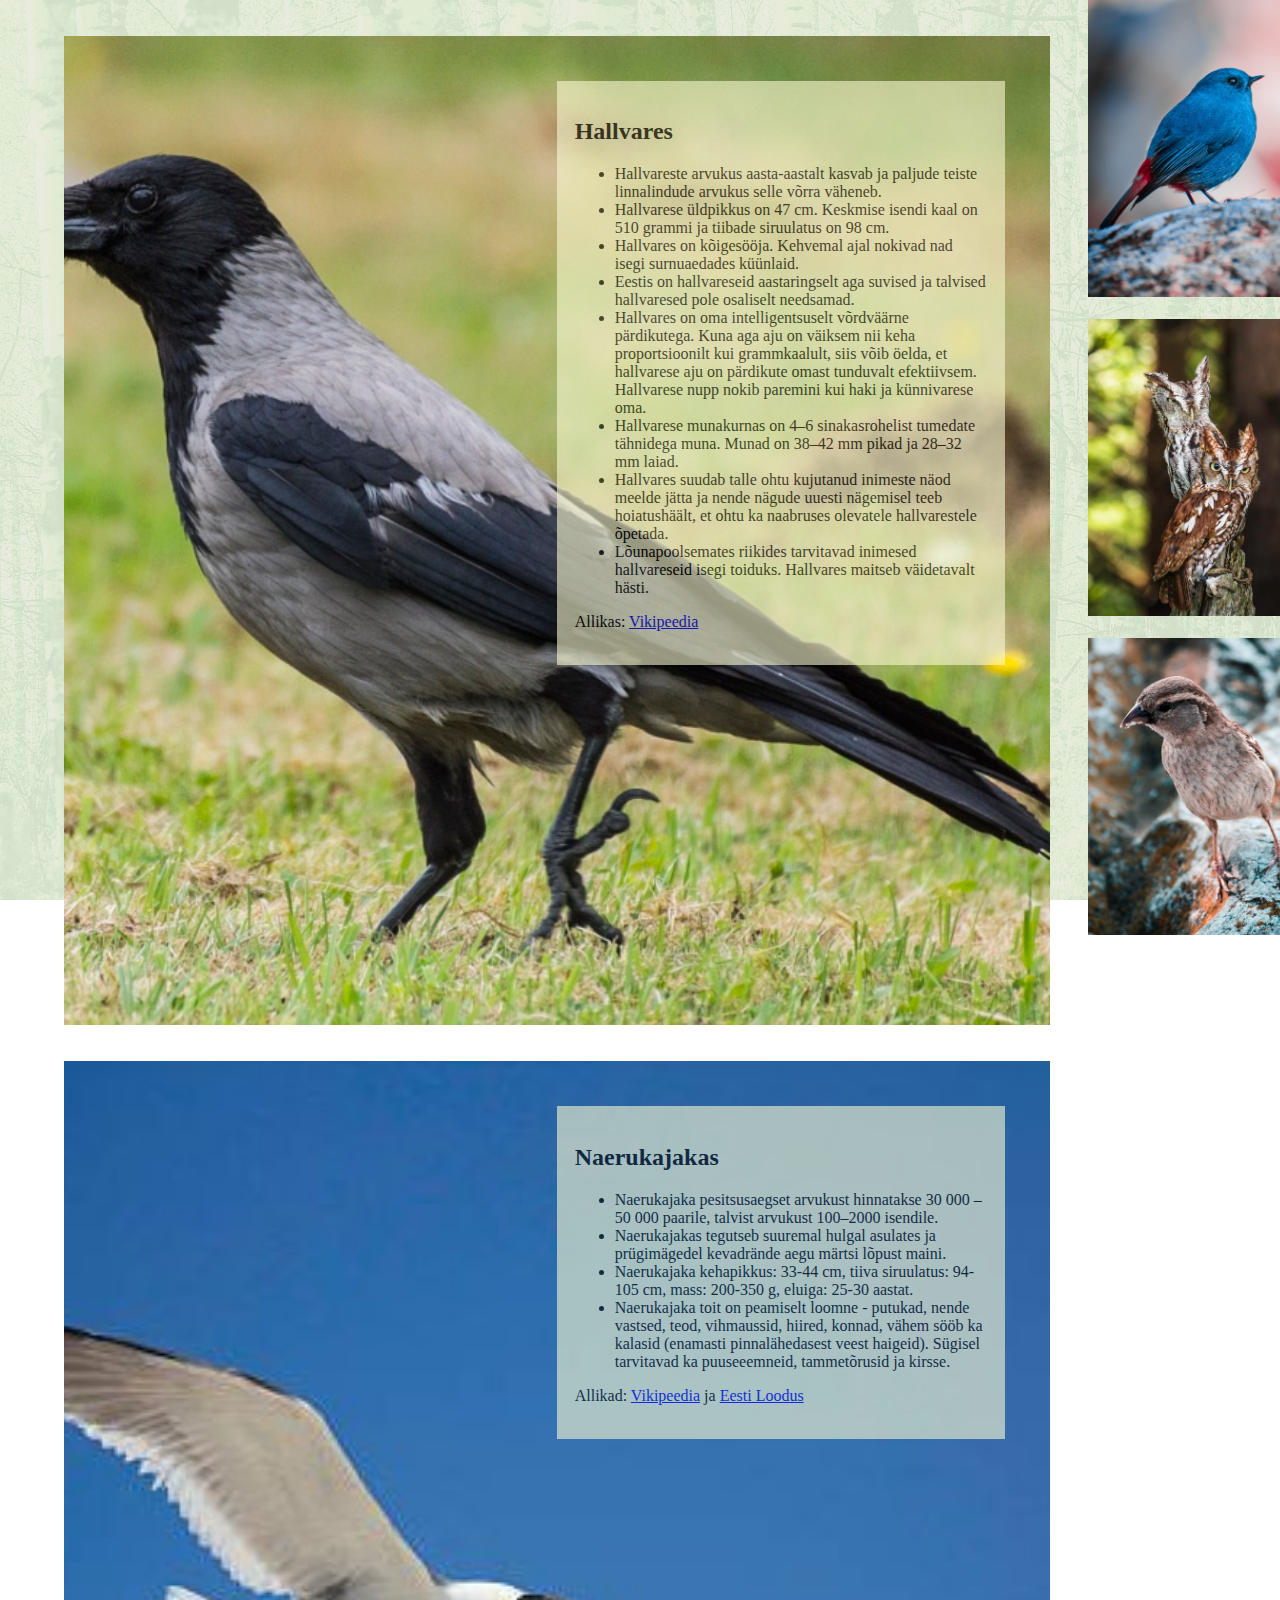
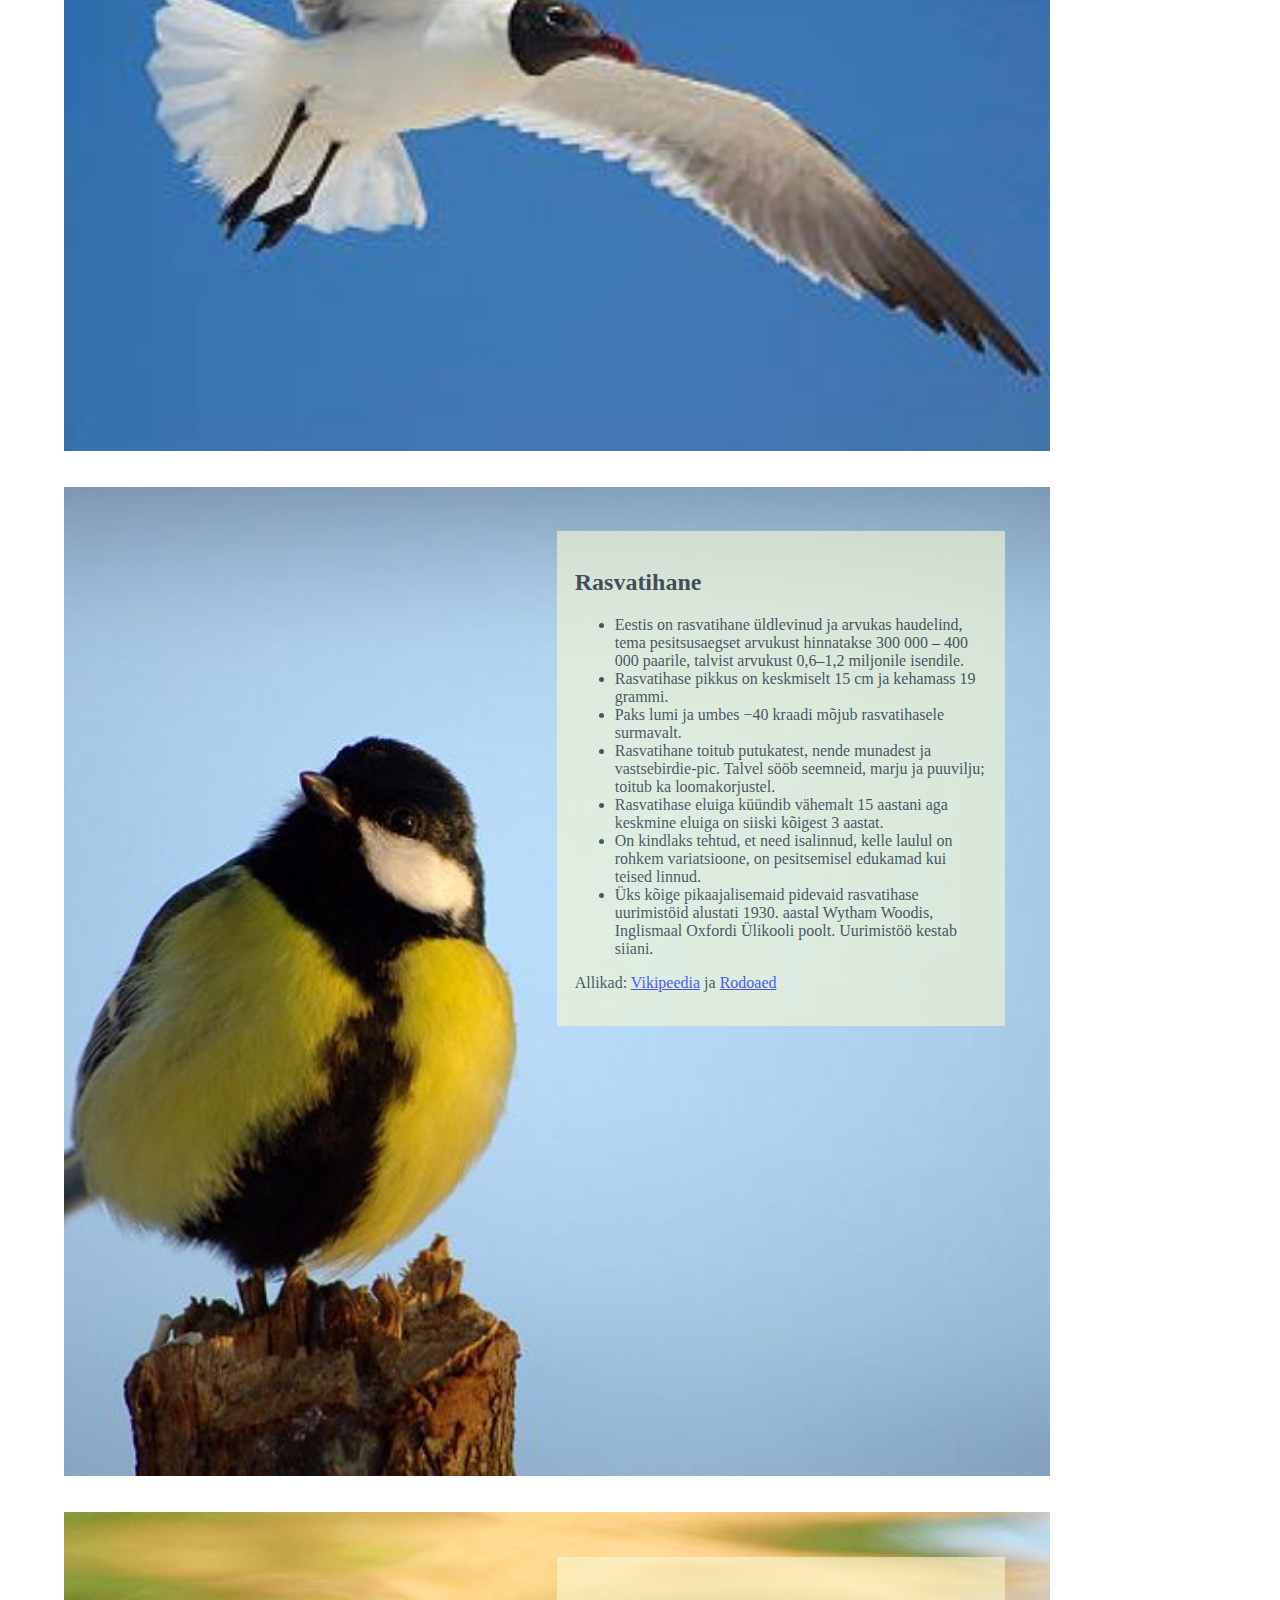
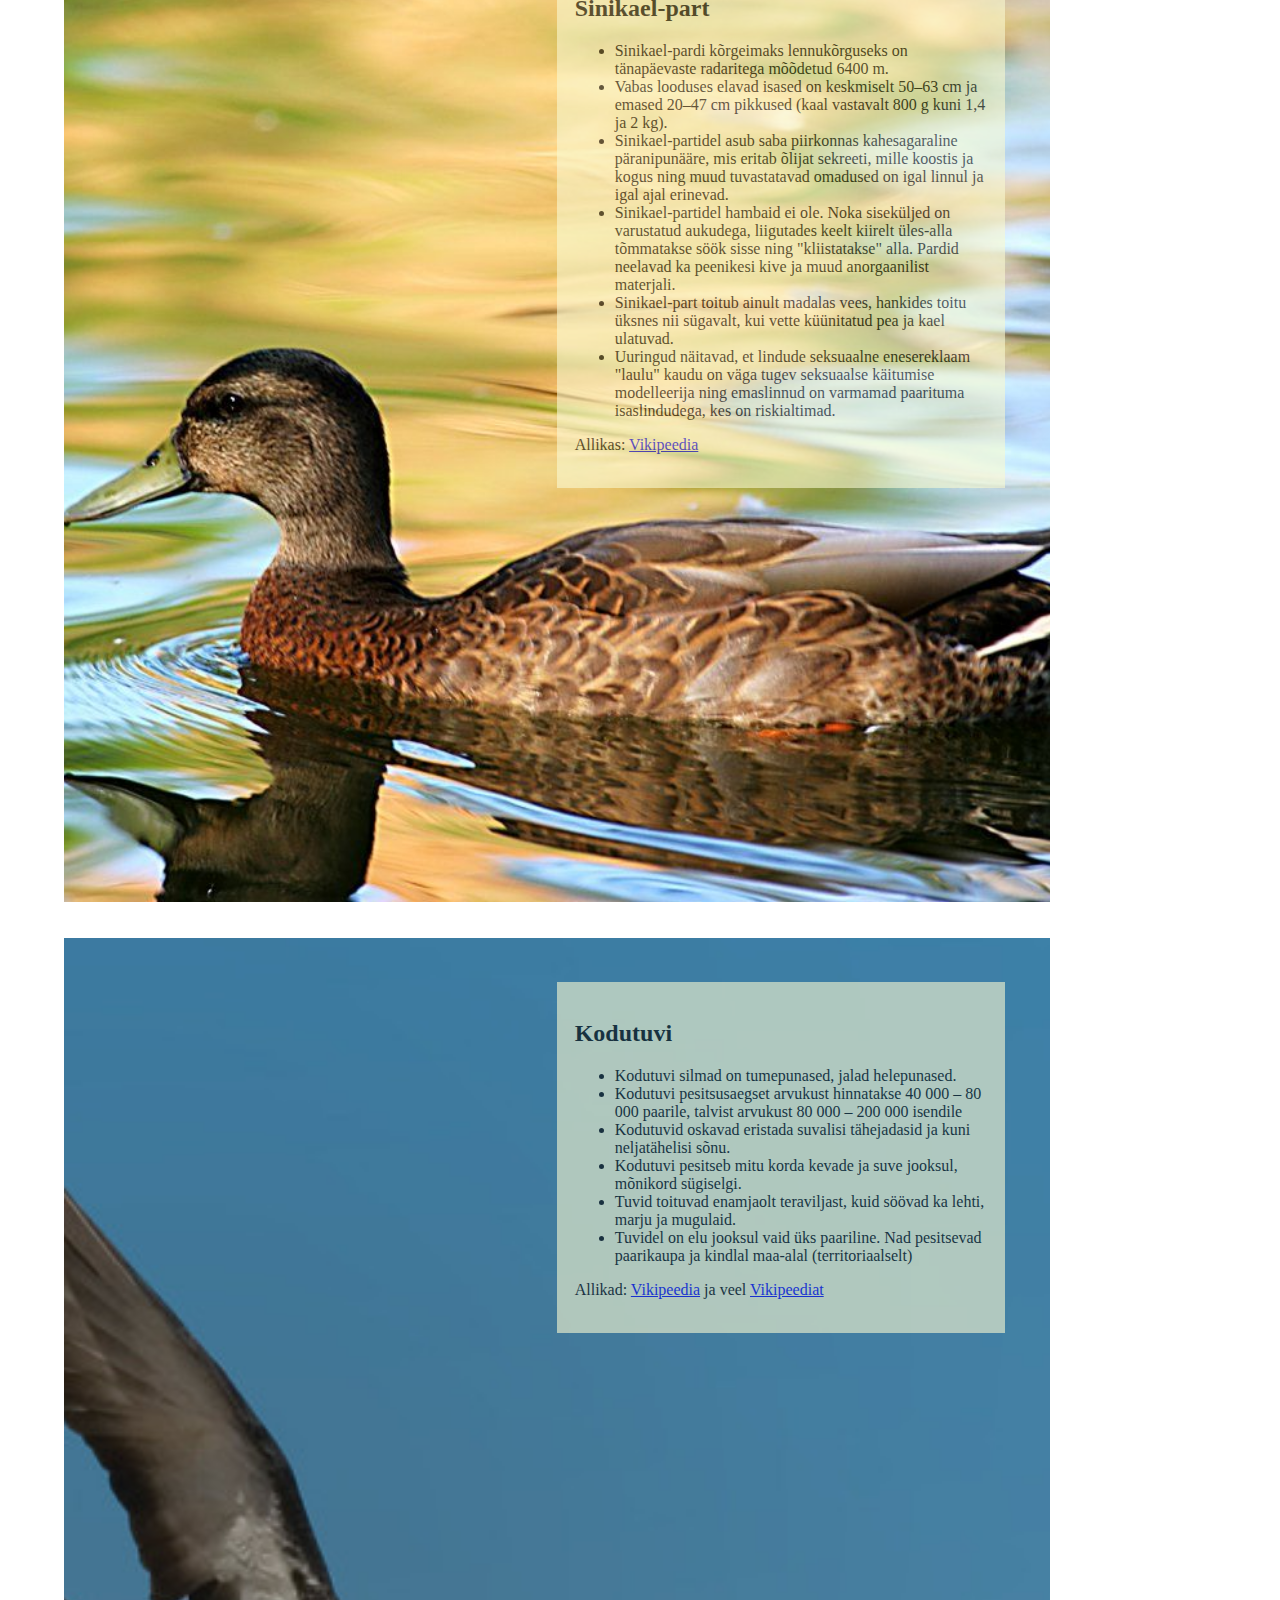
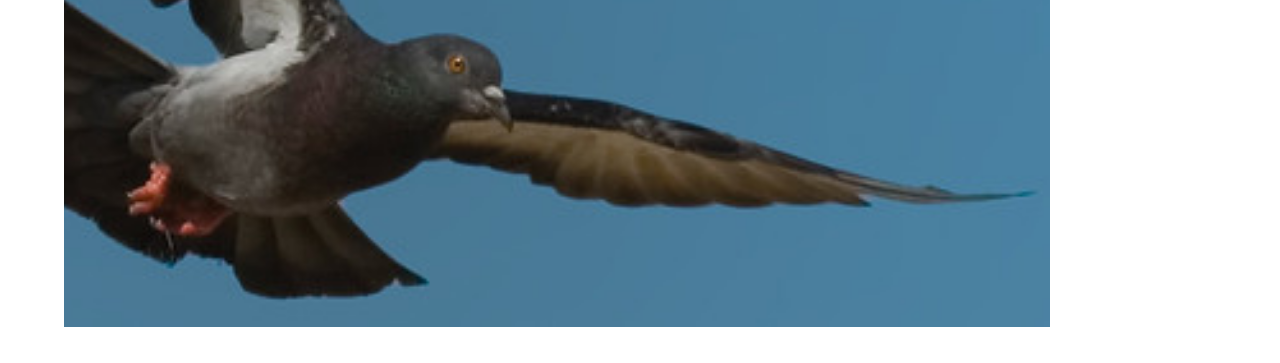
==== views/info.html @ 790c1c24 "Made info and main pages prettier." ====
<!DOCTYPE html>
<html>
<head>
    <meta charset="UTF-8">
    <link rel="stylesheet" href="../assets/styles/main.css">
    <link rel="stylesheet" href="../assets/styles/menu.css">
    <link rel="stylesheet" href="../assets/styles/info.css">
    <script src="../assets/scripts/main.js"></script>
    <script src="../assets/scripts/jquery.js"></script> 
    <title>Linnu leht</title>
    <script>
        $(document).ready(function(){ 
            $.get("menu.html", function(data) {
                $("#menu").html(data);
            });
        }); 
    </script>
    
</head>    

<body>   
    <div class="infoContainer">
        <div class="birdie-pic" id="info1">
            <div class="text-background">
            <h2>Hallvares</h2>
            <p>
            <ul>
                <li>Hallvareste arvukus aasta-aastalt kasvab ja paljude teiste linnalindude arvukus selle võrra väheneb.</li>
                <li>Hallvarese üldpikkus on 47 cm. Keskmise isendi kaal on 510 grammi ja tiibade siruulatus on 98 cm. </li>
                <li>Hallvares on kõigesööja. Kehvemal ajal nokivad nad isegi surnuaedades küünlaid. </li>
                <li>Eestis on hallvareseid aastaringselt aga suvised ja talvised hallvaresed pole osaliselt needsamad.</li>
                <li>Hallvares on oma intelligentsuselt võrdväärne pärdikutega. Kuna aga aju on väiksem nii keha proportsioonilt kui grammkaalult, siis võib öelda, et hallvarese aju on pärdikute omast tunduvalt efektiivsem. Hallvarese nupp nokib paremini kui haki ja künnivarese oma. </li>
                <li>Hallvarese munakurnas on 4–6 sinakasrohelist tumedate tähnidega muna. Munad on 38–42 mm pikad ja 28–32 mm laiad. </li>
                <li>Hallvares suudab talle ohtu kujutanud inimeste näod meelde jätta ja nende nägude uuesti nägemisel teeb hoiatushäält, et ohtu ka naabruses olevatele hallvarestele õpetada.</li>
                <li>Lõunapoolsemates riikides tarvitavad inimesed hallvareseid isegi toiduks. Hallvares maitseb väidetavalt hästi. </li>
            </ul>    
                Allikas: <a href="https://et.wikipedia.org/wiki/Hallvares" target="_blank">Vikipeedia</a>
                </p>
            </div>
        </div>
        <div class="birdie-pic" id="info2">
            <div class="text-background">
            <h2>Naerukajakas</h2>
                <p>
                <ul>
                    <li>Naerukajaka pesitsusaegset arvukust hinnatakse 30 000 – 50 000 paarile, talvist arvukust 100–2000 isendile.</li>
                    <li>Naerukajakas tegutseb suuremal hulgal asulates ja prügimägedel kevadrände aegu märtsi lõpust maini.</li>
                    <li>Naerukajaka kehapikkus: 33-44 cm, tiiva siruulatus: 94-105 cm, mass: 200-350 g, eluiga: 25-30 aastat.</li>
                    <li>Naerukajaka toit on peamiselt loomne - putukad, nende vastsed, teod, vihmaussid, hiired, konnad, vähem sööb ka kalasid (enamasti pinnalähedasest veest haigeid). Sügisel tarvitavad ka puuseeemneid, tammetõrusid ja kirsse.</li>
                </ul>
                
                Allikad: <a href="https://et.wikipedia.org/wiki/Naerukajakas" target="-blank">Vikipeedia</a>
                ja <a href="http://vana.loodusajakiri.ee/eesti_loodus/index.php?artikkel=940" target="_blank">Eesti Loodus</a>
            </p>
                </div>
            </div>
        <div class="birdie-pic" id="info3">
            <div class="text-background">
            <h2>Rasvatihane</h2>
                <p>
                <ul>
                    <li>Eestis on rasvatihane üldlevinud ja arvukas haudelind, tema pesitsusaegset arvukust hinnatakse 300 000 – 400 000 paarile, talvist arvukust 0,6–1,2 miljonile isendile. </li>
                    <li>Rasvatihase pikkus on keskmiselt 15 cm ja kehamass 19 grammi. </li>
                    <li>Paks lumi ja umbes −40 kraadi mõjub rasvatihasele surmavalt.</li>
                    <li>Rasvatihane toitub putukatest, nende munadest ja vastsebirdie-pic. Talvel sööb seemneid, marju ja puuvilju; toitub ka loomakorjustel.</li>
                    <li>Rasvatihase eluiga küündib vähemalt 15 aastani aga keskmine eluiga on siiski kõigest 3 aastat. </li>
                    <li>On kindlaks tehtud, et need isalinnud, kelle laulul on rohkem variatsioone, on pesitsemisel edukamad kui teised linnud. </li>
                    <li>Üks kõige pikaajalisemaid pidevaid rasvatihase uurimistöid alustati 1930. aastal Wytham Woodis, Inglismaal Oxfordi Ülikooli poolt. Uurimistöö kestab siiani.</li>
                </ul>
                Allikad: <a href="https://et.wikipedia.org/wiki/Rasvatihane" target="_blank">Vikipeedia</a> ja <a href="https://rodoaed.ee/rasvatihane-10-ponevat-fakti-rasvatihase-kohta/" target="_blank">Rodoaed</a>
            </p>
            </div>
            </div>
        <div class="birdie-pic" id="info4">
            <div class="text-background">
            <h2>Sinikael-part</h2>
                <p>
                <ul>
                    <li>Sinikael-pardi kõrgeimaks lennukõrguseks on tänapäevaste radaritega mõõdetud 6400 m.</li>
                    <li>Vabas looduses elavad isased on keskmiselt 50–63 cm ja emased 20–47 cm pikkused (kaal vastavalt 800 g kuni 1,4 ja 2 kg).</li>
                    <li>Sinikael-partidel asub saba piirkonnas kahesagaraline päranipunääre, mis eritab õlijat sekreeti, mille koostis ja kogus ning muud tuvastatavad omadused on igal linnul ja igal ajal erinevad.</li>                
                    <li>Sinikael-partidel hambaid ei ole. Noka siseküljed on varustatud aukudega, liigutades keelt kiirelt üles-alla tõmmatakse söök sisse ning "kliistatakse" alla. Pardid neelavad ka peenikesi kive ja muud anorgaanilist materjali.</li>
                    <li>Sinikael-part toitub ainult madalas vees, hankides toitu üksnes nii sügavalt, kui vette küünitatud pea ja kael ulatuvad.</li>
                    <li>Uuringud näitavad, et lindude seksuaalne enesereklaam "laulu" kaudu on väga tugev seksuaalse käitumise modelleerija ning emaslinnud on varmamad paarituma isaslindudega, kes on riskialtimad.</li>
                                    
                </ul>
                Allikas: <a href="https://et.wikipedia.org/wiki/Sinikael-part" target="_blank">Vikipeedia</a>
            </p>
               </div> 
            </div>
        <div class="birdie-pic" id="info5">
            <div class="text-background">
          <h2>Kodutuvi</h2>
            <p>
            <ul>
                <li>Kodutuvi silmad on tumepunased, jalad helepunased.</li>
                <li>Kodutuvi pesitsusaegset arvukust hinnatakse 40 000 – 80 000 paarile, talvist arvukust 80 000 – 200 000 isendile</li>
                <li>Kodutuvid oskavad eristada suvalisi tähejadasid ja kuni neljatähelisi sõnu.</li>
                <li>Kodutuvi pesitseb mitu korda kevade ja suve jooksul, mõnikord sügiselgi.</li>
                <li>Tuvid toituvad enamjaolt teraviljast, kuid söövad ka lehti, marju ja mugulaid.</li>
                <li>Tuvidel on elu jooksul vaid üks paariline. Nad pesitsevad paarikaupa ja kindlal maa-alal (territoriaalselt)</li>
            </ul>
            
            Allikad: <a href="https://et.wikipedia.org/wiki/Kodutuvi" target="_blank">Vikipeedia</a>
            ja veel <a href="https://et.wikipedia.org/wiki/Tuvilased" target="_blank">Vikipeediat</a>
        </p>
        </div>
        </div>
    </div>

    <div id="menu"></div>
</body>

</html>
---- assets/styles/main.css ----
html, body {
    height: 100%;
}

body {
    margin: 0;
    padding: 0;
    display: flex;
    background-image: url("../images/taust3.jpg");
    background-attachment:fixed;
    -ms-overflow-style: none;
    scrollbar-width: none;
}
body::-webkit-scrollbar {
    display: none;
}

background img {
    position: absolute; 
    top: 0; 
    left: 0; 
    right: 0; 
    bottom: 0; 
    margin: auto; 
    min-width: 50%;
    min-height: 50%;
  }
 
.mainPic {
    width: 100%;
    height: auto;
}

.contentArea {
    position: absolute;
    background-color:lightgoldenrodyellow;
    opacity:0.99;
    width:77%;
    height: 100vh;
    max-height: 100vh;
    margin:3% 5% 25% 5%;
    
}

.textArea {
    padding: 5%;
}
---- assets/styles/menu.css ----
.menuContainer {
    position: fixed;
    right: 0;
    left: 85%;
    z-index: 50;
    display: flex;
    justify-content: space-around;
    flex-direction: column;
    height: 100vh;
    float: right;
    perspective: 1000px;
}
.menuElement {
    position: relative;
}
.menuImage {
    opacity: 1;
    transition: opacity 0.5s;
    width: auto;
    height: 100%;
    max-height: 33vh;
}
.menuElement:hover .menuImage {
    opacity: 0.3;
}
.menuElement:hover .menuText {
    display: block;
}
.menuText {
    position: absolute;
    bottom: 40%;
    right: 40%;
    color: black;
    opacity: 1;
    font-size: xx-large;
    font-family: monospace;
    font-weight: bold;
    display: none;
}
---- assets/styles/info.css ----
.birdie-pic {
    height: 100vh;
    width: 100%;
    max-height: 100vh;
}

.wallImage {
    margin: 0;
    padding: 0;
    width: 100%;
    height: 100%;
}

.infoContainer {
    position: absolute;
    opacity: 1;
    width:70%;
    margin:0% 15% 25% 5%;
}

#info1 {
    background: url("../images/hallvares_info.jpg") no-repeat center center scroll;
    -webkit-background-size: cover;
    -moz-background-size: cover;
    -o-background-size: cover;
    background-size: cover;
    padding: 5%;
    margin-top: 4%;
    margin-bottom: 4%;
    }

#info2 {
    background: url("../images/naerukajakas_info.jpg") no-repeat center center scroll/*fixed*/;
    -webkit-background-size: cover;
    -moz-background-size: cover;
    -o-background-size: cover;
    background-size: cover;
    padding: 5%;
    margin-bottom: 4%;
}

#info3 {
    background: url("../images/rasvatihane_info.jpg") no-repeat center center scroll;
    -webkit-background-size: cover;
    -moz-background-size: cover;
    -o-background-size: cover;
    background-size: cover;
    padding: 5%;
    margin-bottom: 4%;
}

#info4 {
    background: url("../images/sinikael-part_info.jpg") no-repeat center center scroll;
    -webkit-background-size: cover;
    -moz-background-size: cover;
    -o-background-size: cover;
    background-size: cover;
    padding: 5%;
    margin-bottom: 4%;
}


#info5 {
    background: url("../images/tuvi_info.jpg") no-repeat center center scroll;
    -webkit-background-size: cover;
    -moz-background-size: cover;
    -o-background-size: cover;
    background-size: cover;
    padding: 5%;
    margin-bottom: 4%;
}

.text-background {
    background-color: lightgoldenrodyellow;
    text-align: left;
    padding: 2%;
    margin: 0% 0% 0% 50%;
    opacity: 0.6;
}
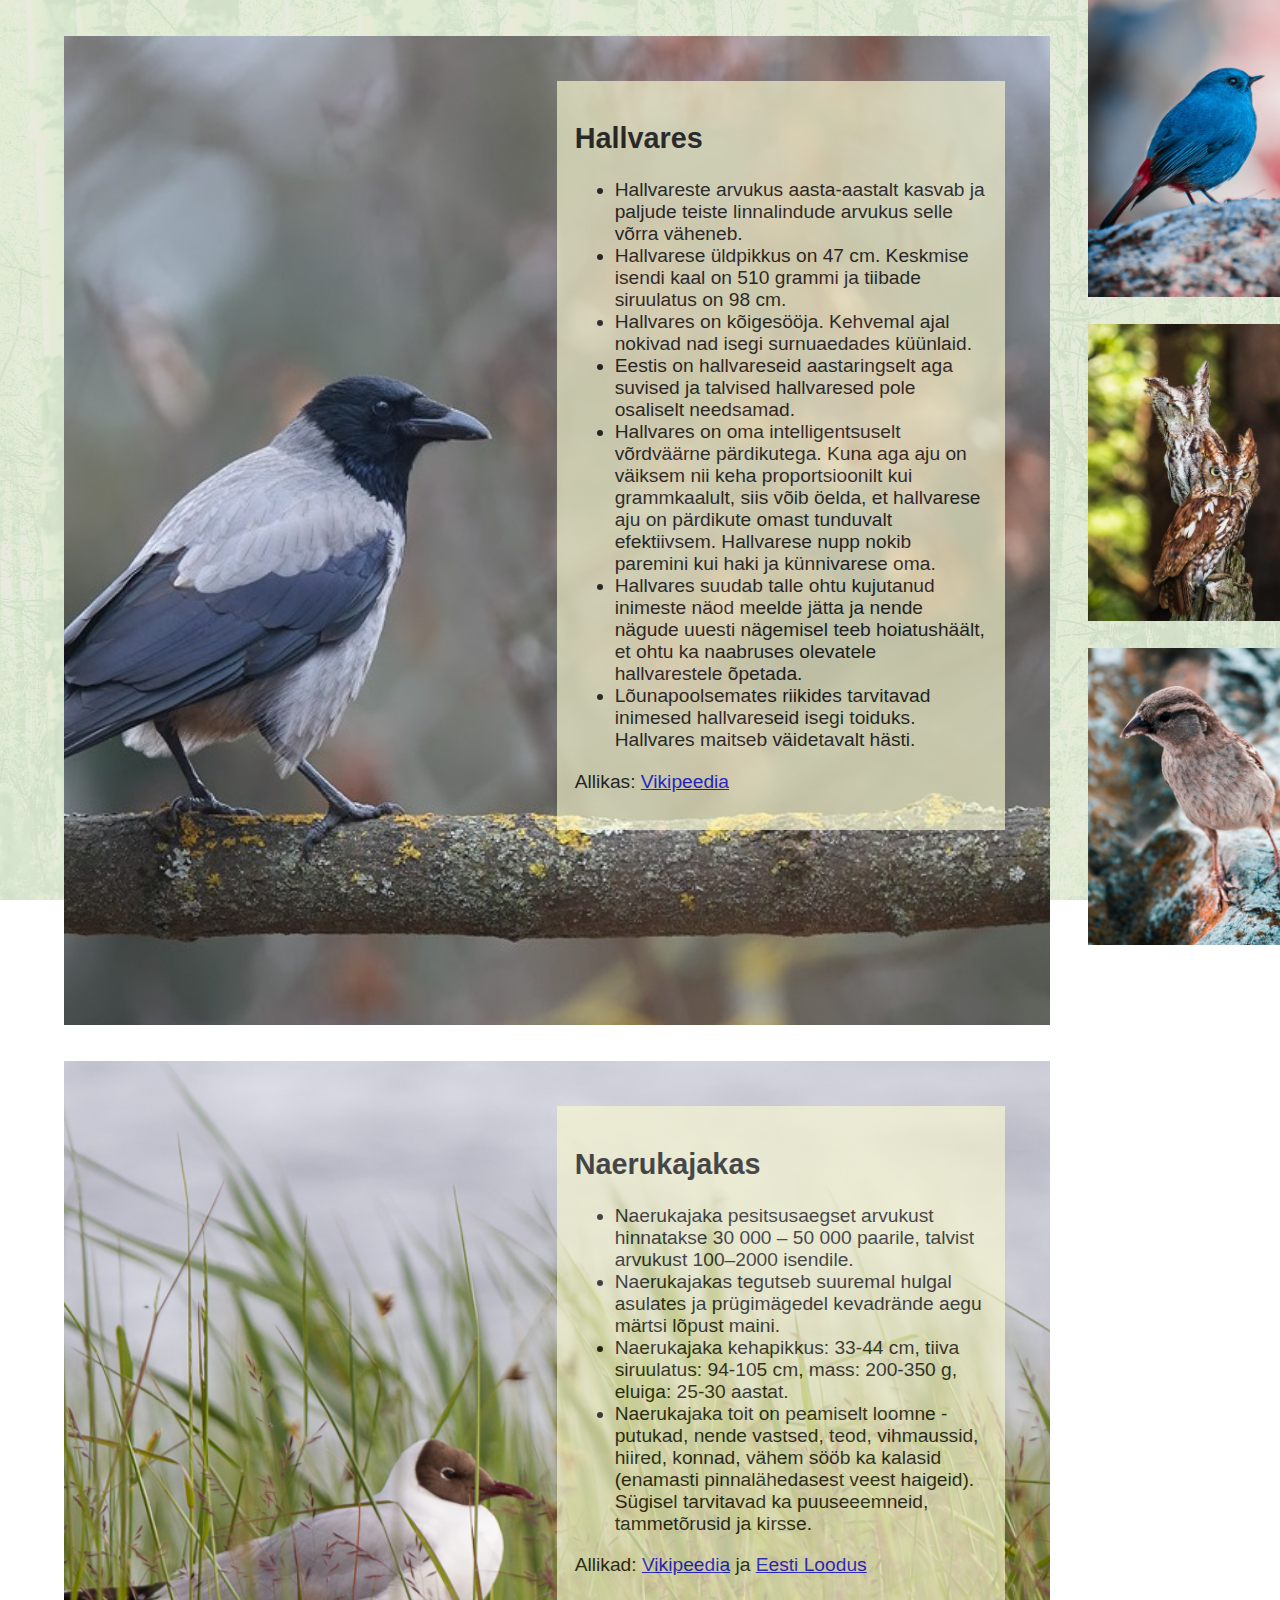
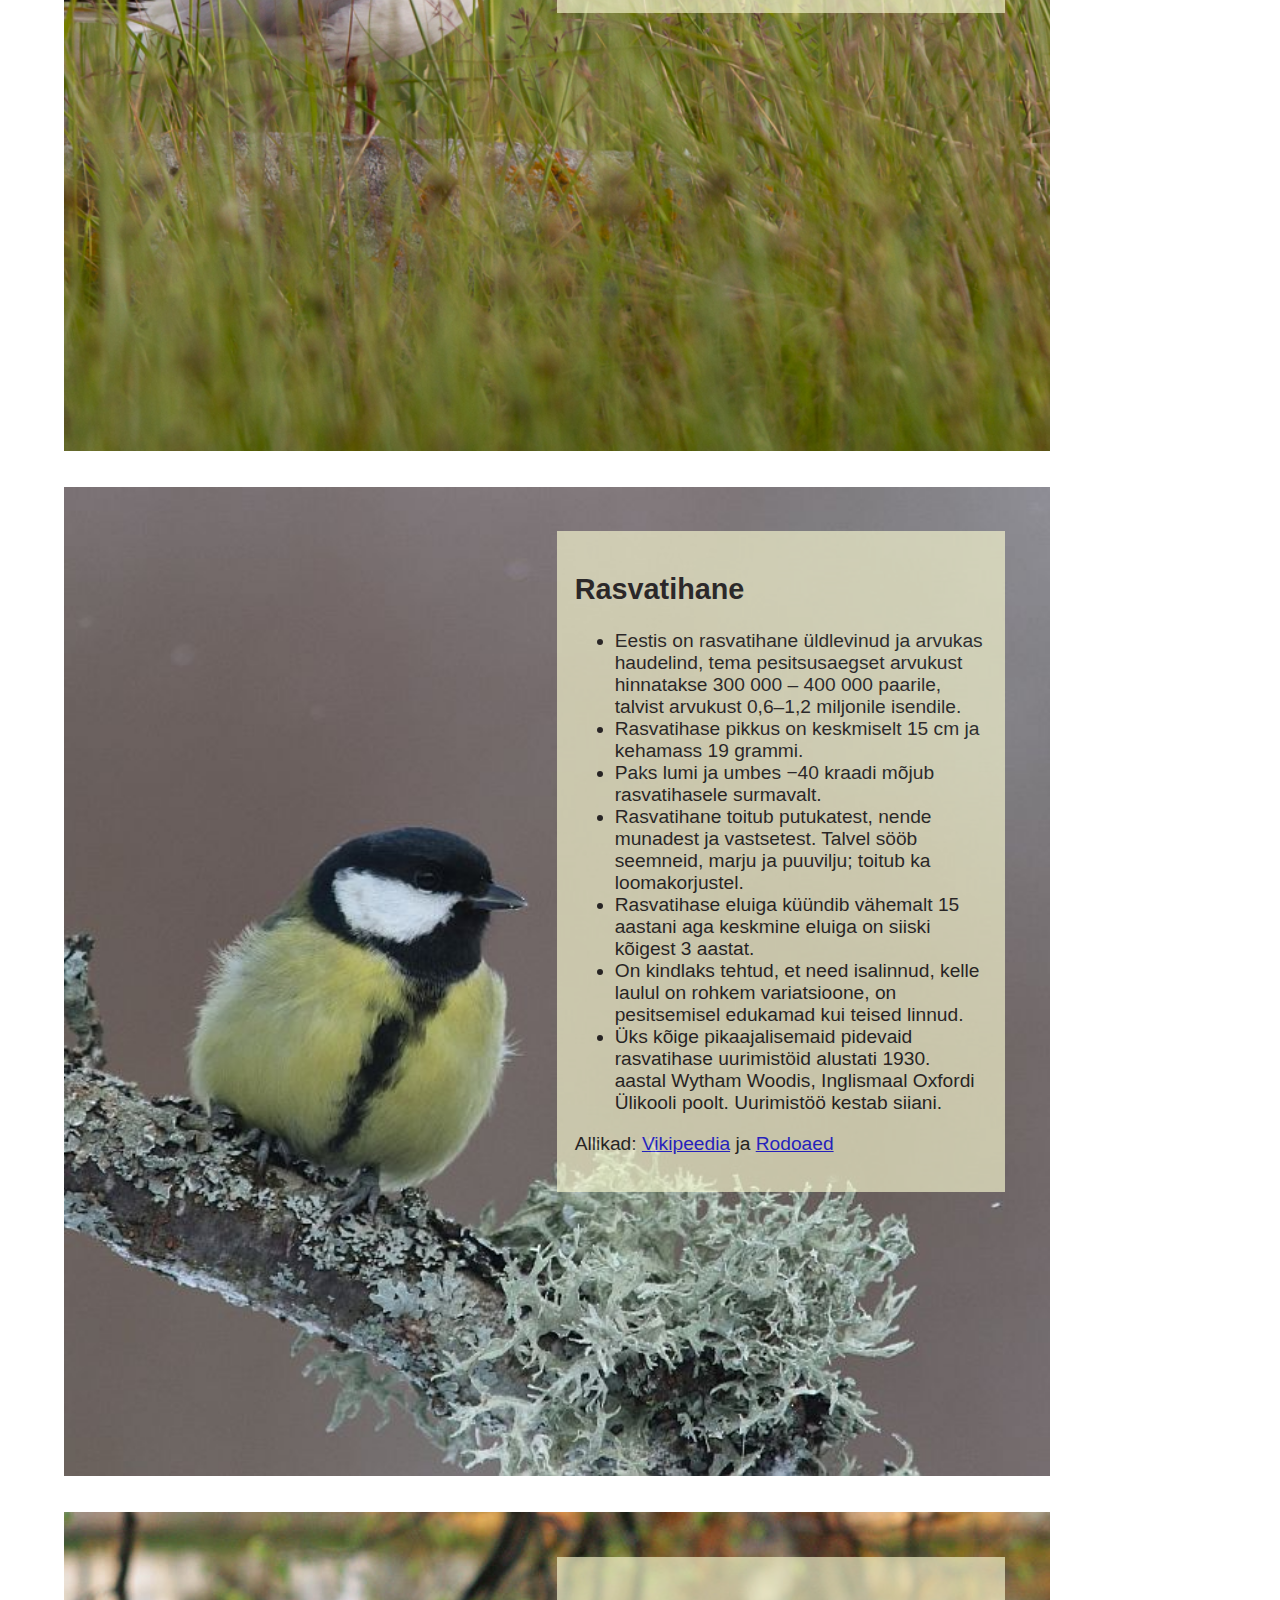
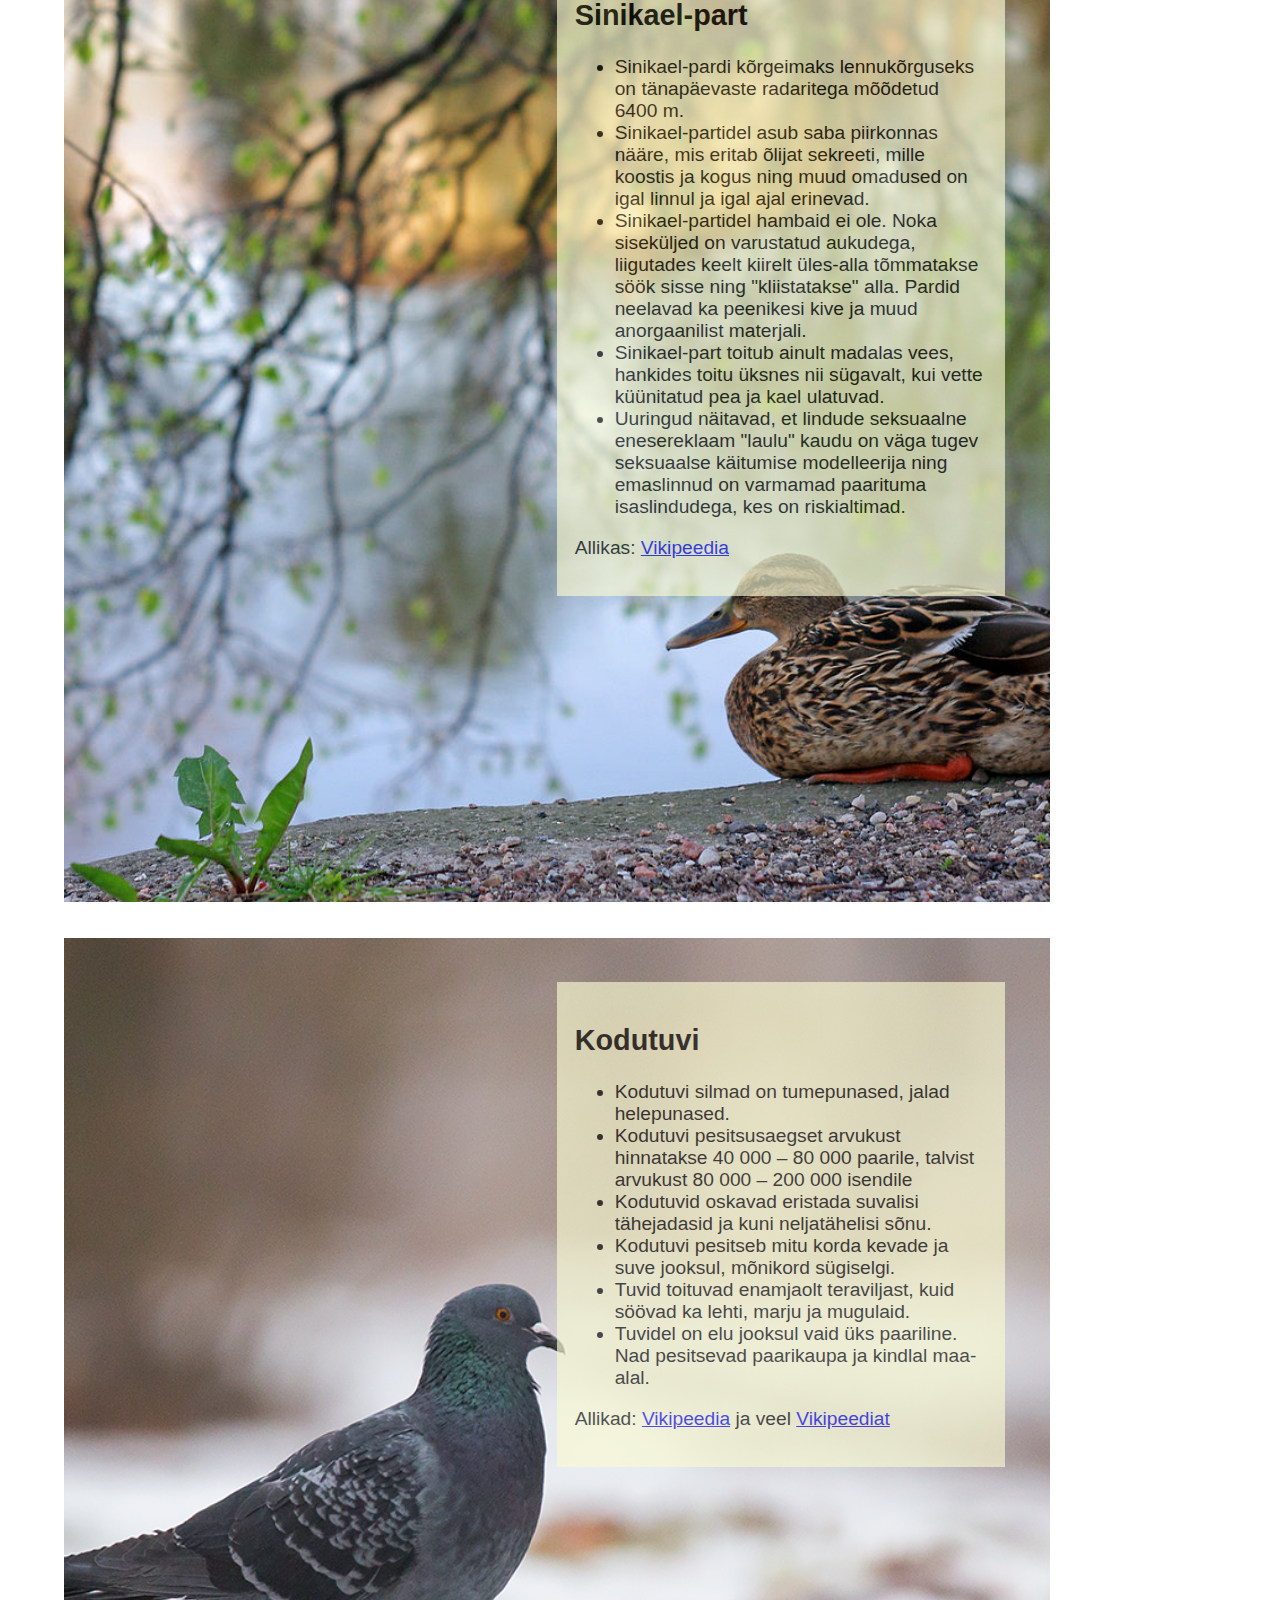
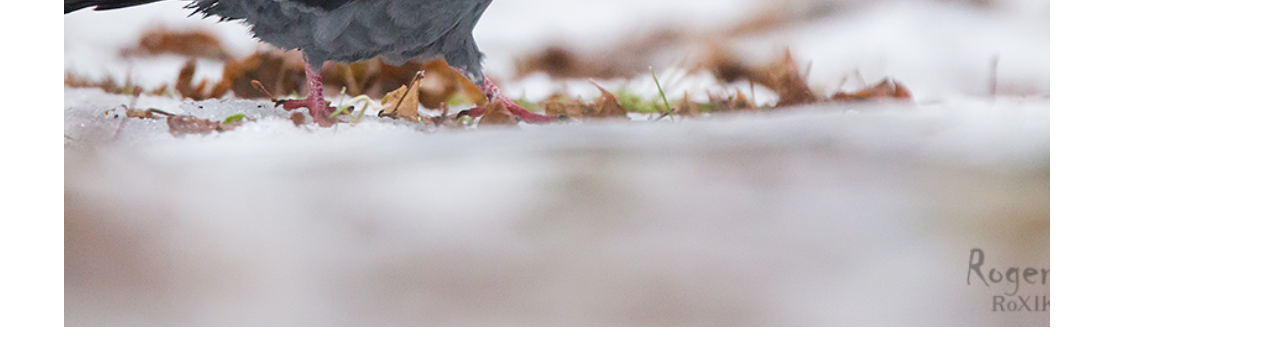
==== commit 1397a1eb: "Font-related changes." ====
--- a/views/info.html
+++ b/views/info.html
@@ -30,7 +30,6 @@
                 <li>Hallvares on kõigesööja. Kehvemal ajal nokivad nad isegi surnuaedades küünlaid. </li>
                 <li>Eestis on hallvareseid aastaringselt aga suvised ja talvised hallvaresed pole osaliselt needsamad.</li>
                 <li>Hallvares on oma intelligentsuselt võrdväärne pärdikutega. Kuna aga aju on väiksem nii keha proportsioonilt kui grammkaalult, siis võib öelda, et hallvarese aju on pärdikute omast tunduvalt efektiivsem. Hallvarese nupp nokib paremini kui haki ja künnivarese oma. </li>
-                <li>Hallvarese munakurnas on 4–6 sinakasrohelist tumedate tähnidega muna. Munad on 38–42 mm pikad ja 28–32 mm laiad. </li>
                 <li>Hallvares suudab talle ohtu kujutanud inimeste näod meelde jätta ja nende nägude uuesti nägemisel teeb hoiatushäält, et ohtu ka naabruses olevatele hallvarestele õpetada.</li>
                 <li>Lõunapoolsemates riikides tarvitavad inimesed hallvareseid isegi toiduks. Hallvares maitseb väidetavalt hästi. </li>
             </ul>    
@@ -62,7 +61,7 @@
                     <li>Eestis on rasvatihane üldlevinud ja arvukas haudelind, tema pesitsusaegset arvukust hinnatakse 300 000 – 400 000 paarile, talvist arvukust 0,6–1,2 miljonile isendile. </li>
                     <li>Rasvatihase pikkus on keskmiselt 15 cm ja kehamass 19 grammi. </li>
                     <li>Paks lumi ja umbes −40 kraadi mõjub rasvatihasele surmavalt.</li>
-                    <li>Rasvatihane toitub putukatest, nende munadest ja vastsebirdie-pic. Talvel sööb seemneid, marju ja puuvilju; toitub ka loomakorjustel.</li>
+                    <li>Rasvatihane toitub putukatest, nende munadest ja vastsetest. Talvel sööb seemneid, marju ja puuvilju; toitub ka loomakorjustel.</li>
                     <li>Rasvatihase eluiga küündib vähemalt 15 aastani aga keskmine eluiga on siiski kõigest 3 aastat. </li>
                     <li>On kindlaks tehtud, et need isalinnud, kelle laulul on rohkem variatsioone, on pesitsemisel edukamad kui teised linnud. </li>
                     <li>Üks kõige pikaajalisemaid pidevaid rasvatihase uurimistöid alustati 1930. aastal Wytham Woodis, Inglismaal Oxfordi Ülikooli poolt. Uurimistöö kestab siiani.</li>
@@ -77,8 +76,7 @@
                 <p>
                 <ul>
                     <li>Sinikael-pardi kõrgeimaks lennukõrguseks on tänapäevaste radaritega mõõdetud 6400 m.</li>
-                    <li>Vabas looduses elavad isased on keskmiselt 50–63 cm ja emased 20–47 cm pikkused (kaal vastavalt 800 g kuni 1,4 ja 2 kg).</li>
-                    <li>Sinikael-partidel asub saba piirkonnas kahesagaraline päranipunääre, mis eritab õlijat sekreeti, mille koostis ja kogus ning muud tuvastatavad omadused on igal linnul ja igal ajal erinevad.</li>                
+                    <li>Sinikael-partidel asub saba piirkonnas nääre, mis eritab õlijat sekreeti, mille koostis ja kogus ning muud omadused on igal linnul ja igal ajal erinevad.</li>                
                     <li>Sinikael-partidel hambaid ei ole. Noka siseküljed on varustatud aukudega, liigutades keelt kiirelt üles-alla tõmmatakse söök sisse ning "kliistatakse" alla. Pardid neelavad ka peenikesi kive ja muud anorgaanilist materjali.</li>
                     <li>Sinikael-part toitub ainult madalas vees, hankides toitu üksnes nii sügavalt, kui vette küünitatud pea ja kael ulatuvad.</li>
                     <li>Uuringud näitavad, et lindude seksuaalne enesereklaam "laulu" kaudu on väga tugev seksuaalse käitumise modelleerija ning emaslinnud on varmamad paarituma isaslindudega, kes on riskialtimad.</li>
@@ -98,7 +96,7 @@
                 <li>Kodutuvid oskavad eristada suvalisi tähejadasid ja kuni neljatähelisi sõnu.</li>
                 <li>Kodutuvi pesitseb mitu korda kevade ja suve jooksul, mõnikord sügiselgi.</li>
                 <li>Tuvid toituvad enamjaolt teraviljast, kuid söövad ka lehti, marju ja mugulaid.</li>
-                <li>Tuvidel on elu jooksul vaid üks paariline. Nad pesitsevad paarikaupa ja kindlal maa-alal (territoriaalselt)</li>
+                <li>Tuvidel on elu jooksul vaid üks paariline. Nad pesitsevad paarikaupa ja kindlal maa-alal.</li>
             </ul>
             
             Allikad: <a href="https://et.wikipedia.org/wiki/Kodutuvi" target="_blank">Vikipeedia</a>
--- a/assets/styles/main.css
+++ b/assets/styles/main.css
@@ -10,6 +10,9 @@
     background-attachment:fixed;
     -ms-overflow-style: none;
     scrollbar-width: none;
+    overflow-wrap: break-word;
+    font-family: -apple-system, BlinkMacSystemFont, 'Segoe UI', Roboto, Oxygen, Ubuntu, Cantarell, 'Open Sans', 'Helvetica Neue', sans-serif;
+    font-size: larger;
 }
 body::-webkit-scrollbar {
     display: none;
@@ -38,10 +41,15 @@
     width:77%;
     height: 100vh;
     max-height: 100vh;
-    margin:3% 5% 25% 5%;
-    
+    margin:3% 5% 25% 5%;   
 }
 
 .textArea {
     padding: 5%;
+    text-align: justify;
 }
+
+.center {
+    margin: 2%;
+    text-align: center;
+}
--- a/assets/styles/menu.css
+++ b/assets/styles/menu.css
@@ -29,7 +29,7 @@
 .menuText {
     position: absolute;
     bottom: 40%;
-    right: 40%;
+    left: 30%;
     color: black;
     opacity: 1;
     font-size: xx-large;
--- a/assets/styles/info.css
+++ b/assets/styles/info.css
@@ -75,5 +75,5 @@
     text-align: left;
     padding: 2%;
     margin: 0% 0% 0% 50%;
-    opacity: 0.6;
+    opacity: 0.65;
 }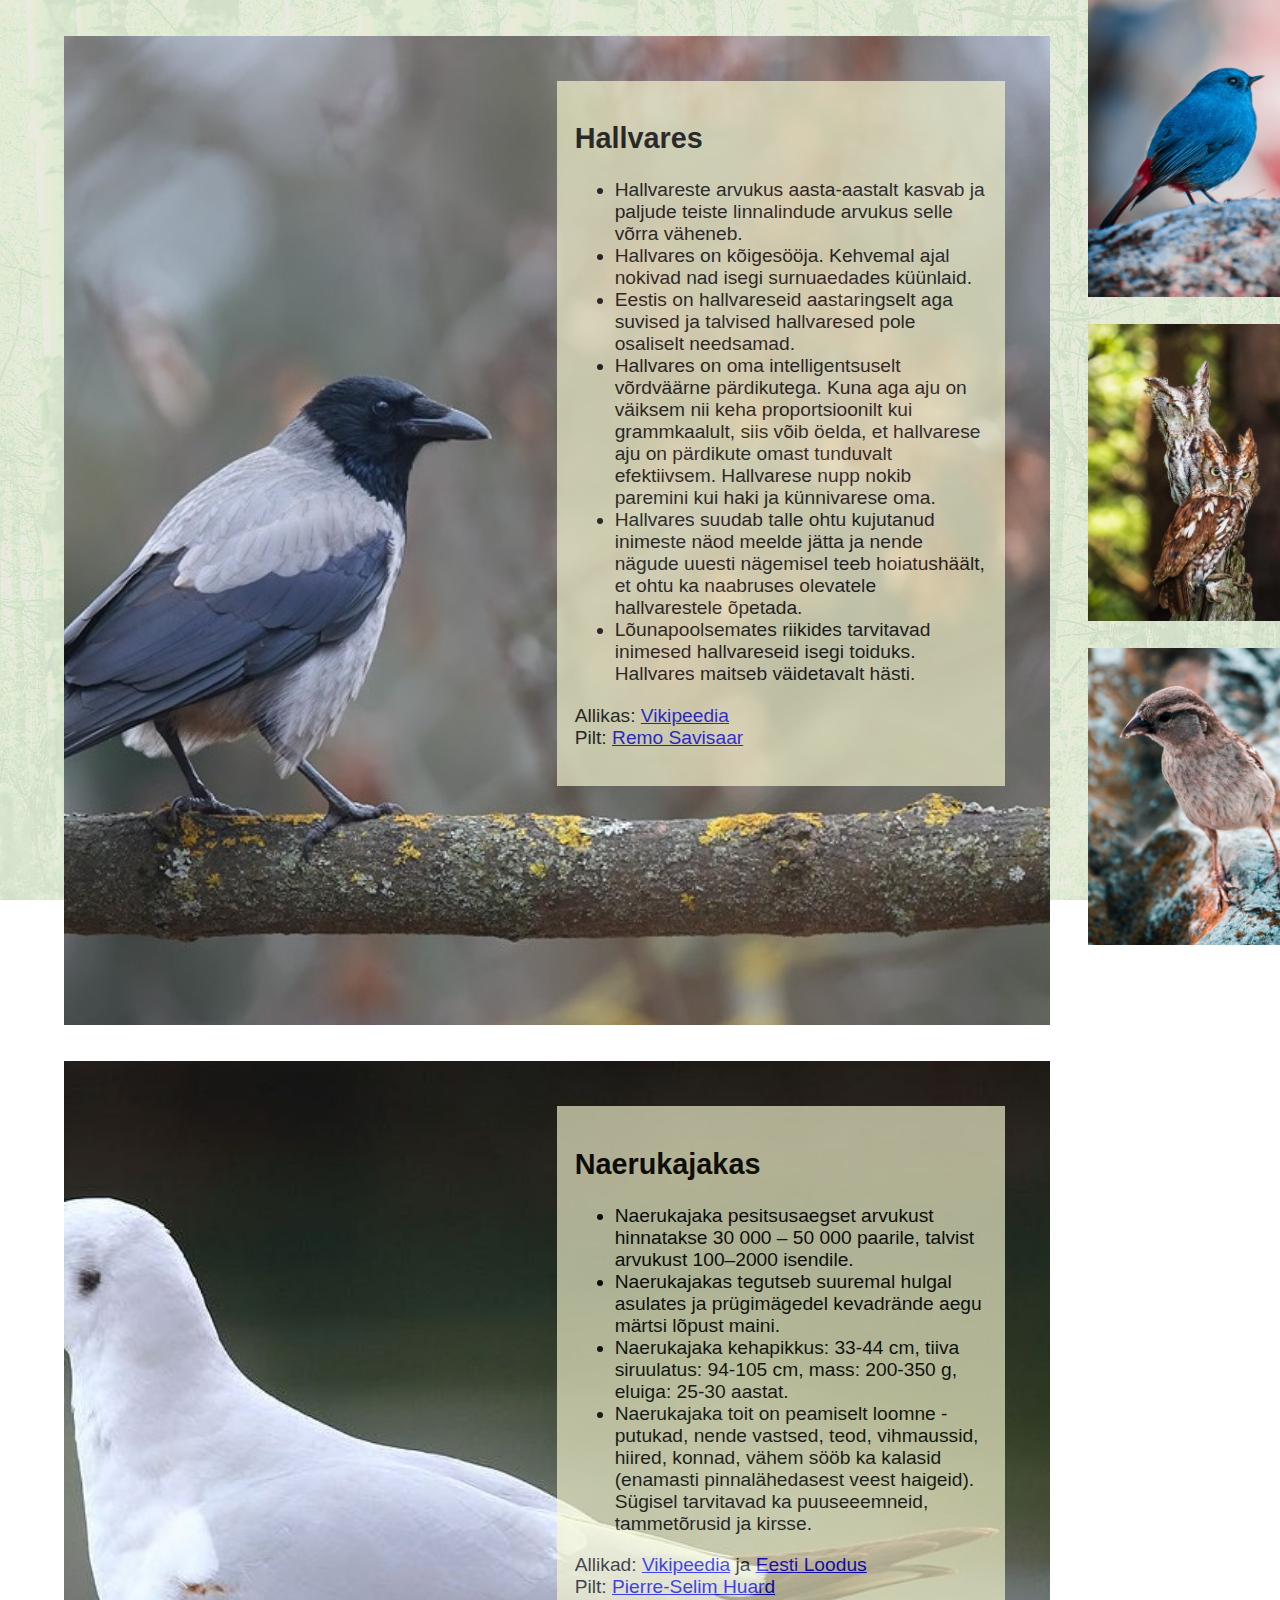
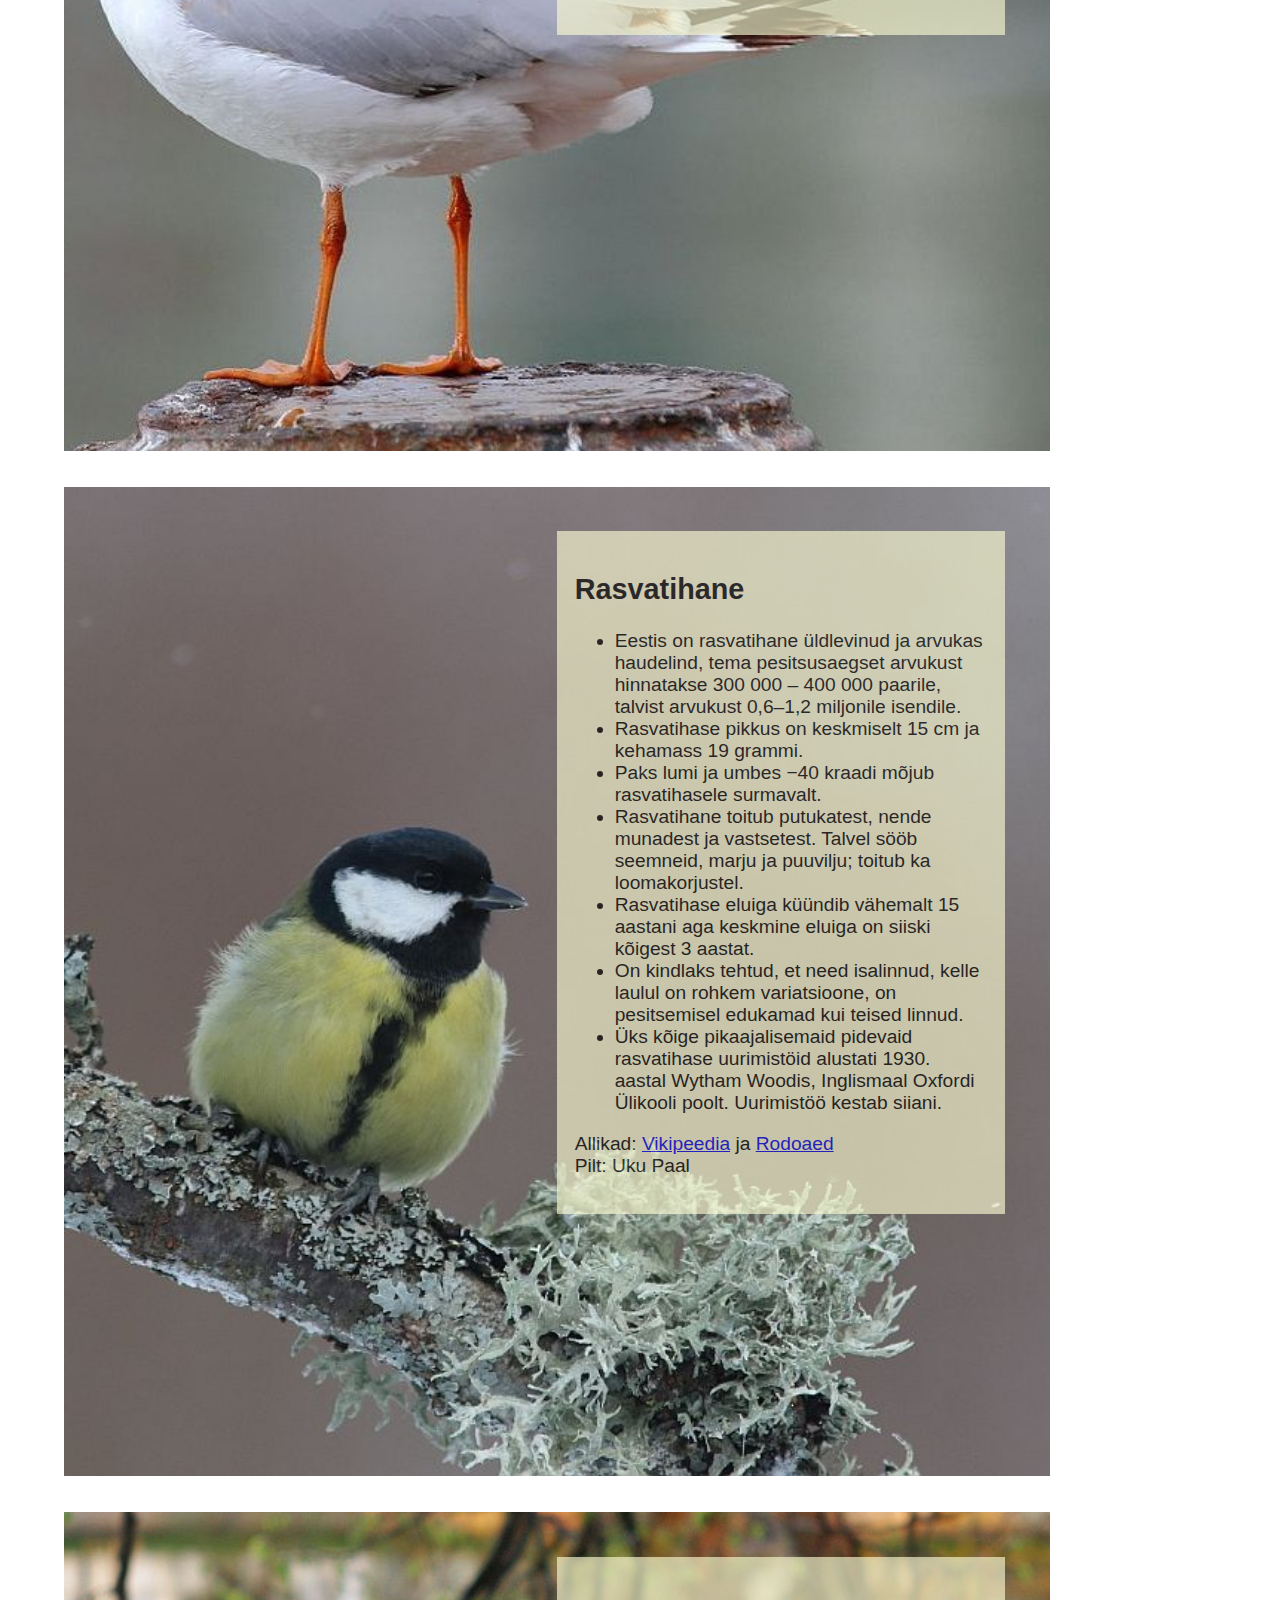
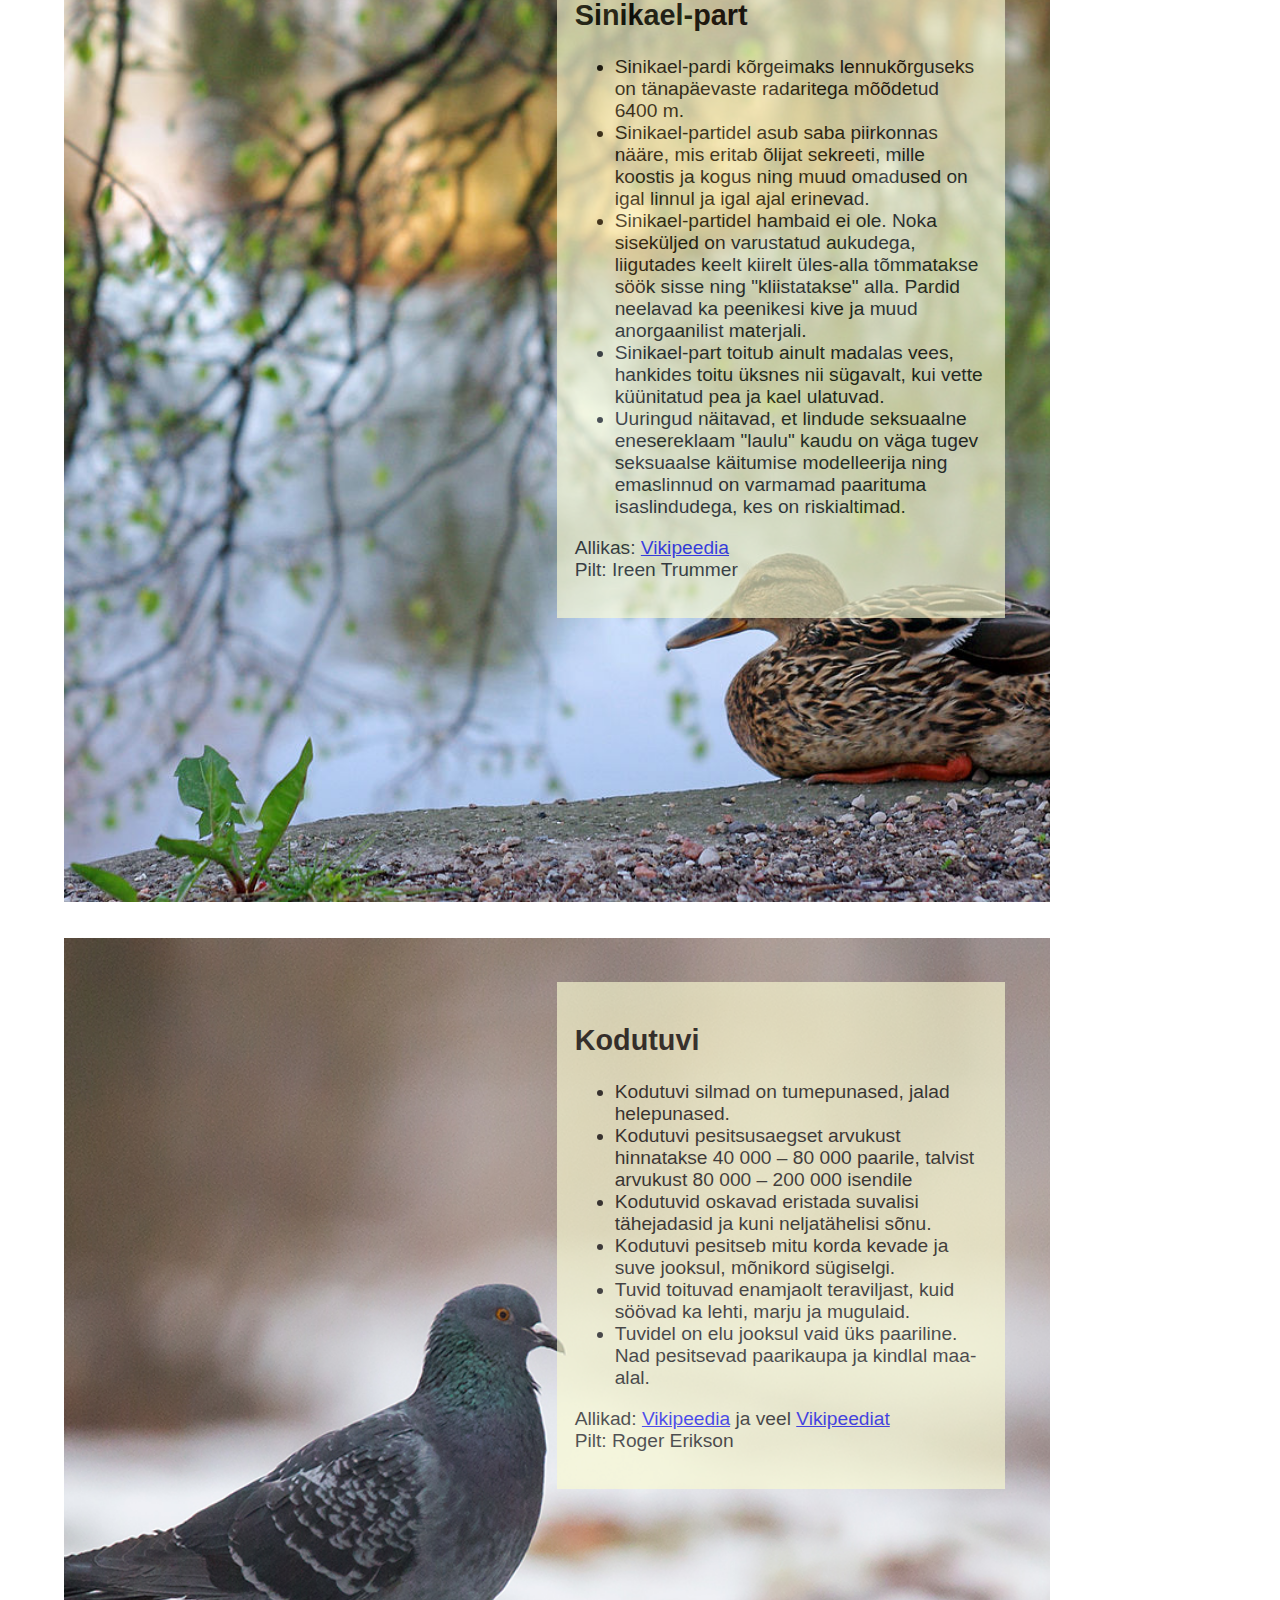
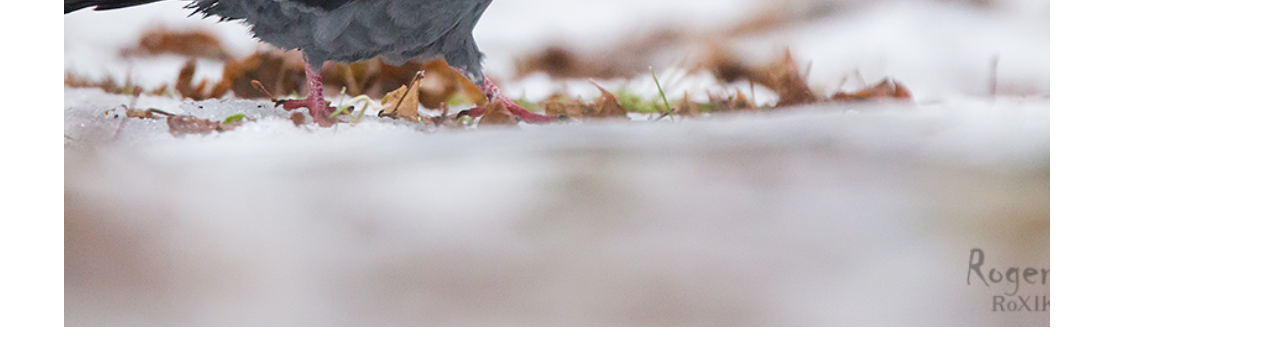
==== commit 80426087: "Added names of image copyright owners." ====
--- a/views/info.html
+++ b/views/info.html
@@ -26,7 +26,6 @@
             <p>
             <ul>
                 <li>Hallvareste arvukus aasta-aastalt kasvab ja paljude teiste linnalindude arvukus selle võrra väheneb.</li>
-                <li>Hallvarese üldpikkus on 47 cm. Keskmise isendi kaal on 510 grammi ja tiibade siruulatus on 98 cm. </li>
                 <li>Hallvares on kõigesööja. Kehvemal ajal nokivad nad isegi surnuaedades küünlaid. </li>
                 <li>Eestis on hallvareseid aastaringselt aga suvised ja talvised hallvaresed pole osaliselt needsamad.</li>
                 <li>Hallvares on oma intelligentsuselt võrdväärne pärdikutega. Kuna aga aju on väiksem nii keha proportsioonilt kui grammkaalult, siis võib öelda, et hallvarese aju on pärdikute omast tunduvalt efektiivsem. Hallvarese nupp nokib paremini kui haki ja künnivarese oma. </li>
@@ -34,6 +33,7 @@
                 <li>Lõunapoolsemates riikides tarvitavad inimesed hallvareseid isegi toiduks. Hallvares maitseb väidetavalt hästi. </li>
             </ul>    
                 Allikas: <a href="https://et.wikipedia.org/wiki/Hallvares" target="_blank">Vikipeedia</a>
+                <br>Pilt: <a href="https://www.moment.ee/" target="_blank">Remo Savisaar</a>
                 </p>
             </div>
         </div>
@@ -50,6 +50,7 @@
                 
                 Allikad: <a href="https://et.wikipedia.org/wiki/Naerukajakas" target="-blank">Vikipeedia</a>
                 ja <a href="http://vana.loodusajakiri.ee/eesti_loodus/index.php?artikkel=940" target="_blank">Eesti Loodus</a>
+                <br>Pilt: <a href="https://commons.wikimedia.org/wiki/File:Annecy's_Lake_-_20111229_-_Larus_ridibundus_01.JPG" target="_blank">Pierre-Selim Huard</a>
             </p>
                 </div>
             </div>
@@ -67,6 +68,7 @@
                     <li>Üks kõige pikaajalisemaid pidevaid rasvatihase uurimistöid alustati 1930. aastal Wytham Woodis, Inglismaal Oxfordi Ülikooli poolt. Uurimistöö kestab siiani.</li>
                 </ul>
                 Allikad: <a href="https://et.wikipedia.org/wiki/Rasvatihane" target="_blank">Vikipeedia</a> ja <a href="https://rodoaed.ee/rasvatihane-10-ponevat-fakti-rasvatihase-kohta/" target="_blank">Rodoaed</a>
+                <br> Pilt: Uku Paal
             </p>
             </div>
             </div>
@@ -83,6 +85,7 @@
                                     
                 </ul>
                 Allikas: <a href="https://et.wikipedia.org/wiki/Sinikael-part" target="_blank">Vikipeedia</a>
+                <br>Pilt: Ireen Trummer
             </p>
                </div> 
             </div>
@@ -101,6 +104,7 @@
             
             Allikad: <a href="https://et.wikipedia.org/wiki/Kodutuvi" target="_blank">Vikipeedia</a>
             ja veel <a href="https://et.wikipedia.org/wiki/Tuvilased" target="_blank">Vikipeediat</a>
+            <br>Pilt: Roger Erikson
         </p>
         </div>
         </div>
--- a/assets/styles/info.css
+++ b/assets/styles/info.css
@@ -30,7 +30,7 @@
     }
 
 #info2 {
-    background: url("../images/naerukajakas_info.jpg") no-repeat center center scroll/*fixed*/;
+    background: url("../images/naerukajakas_info_cut.jpg") no-repeat center center scroll/*fixed*/;
     -webkit-background-size: cover;
     -moz-background-size: cover;
     -o-background-size: cover;
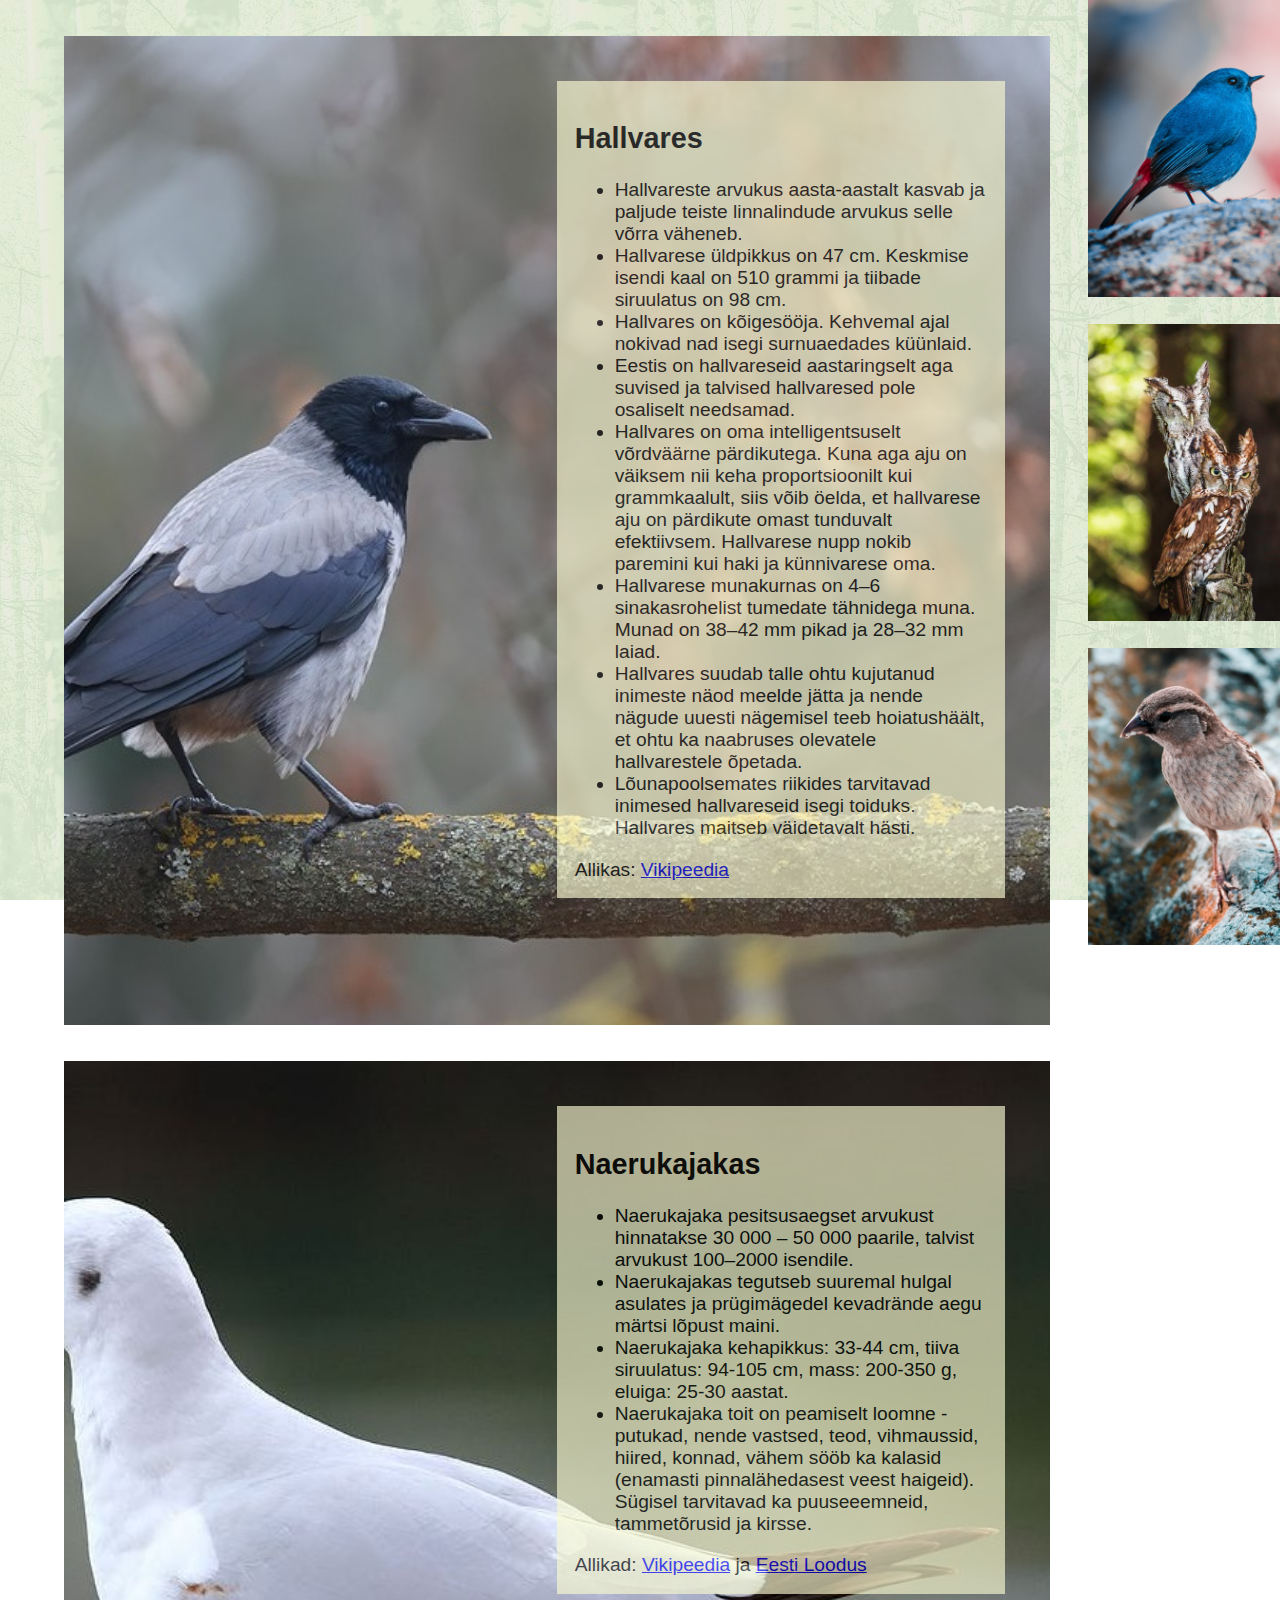
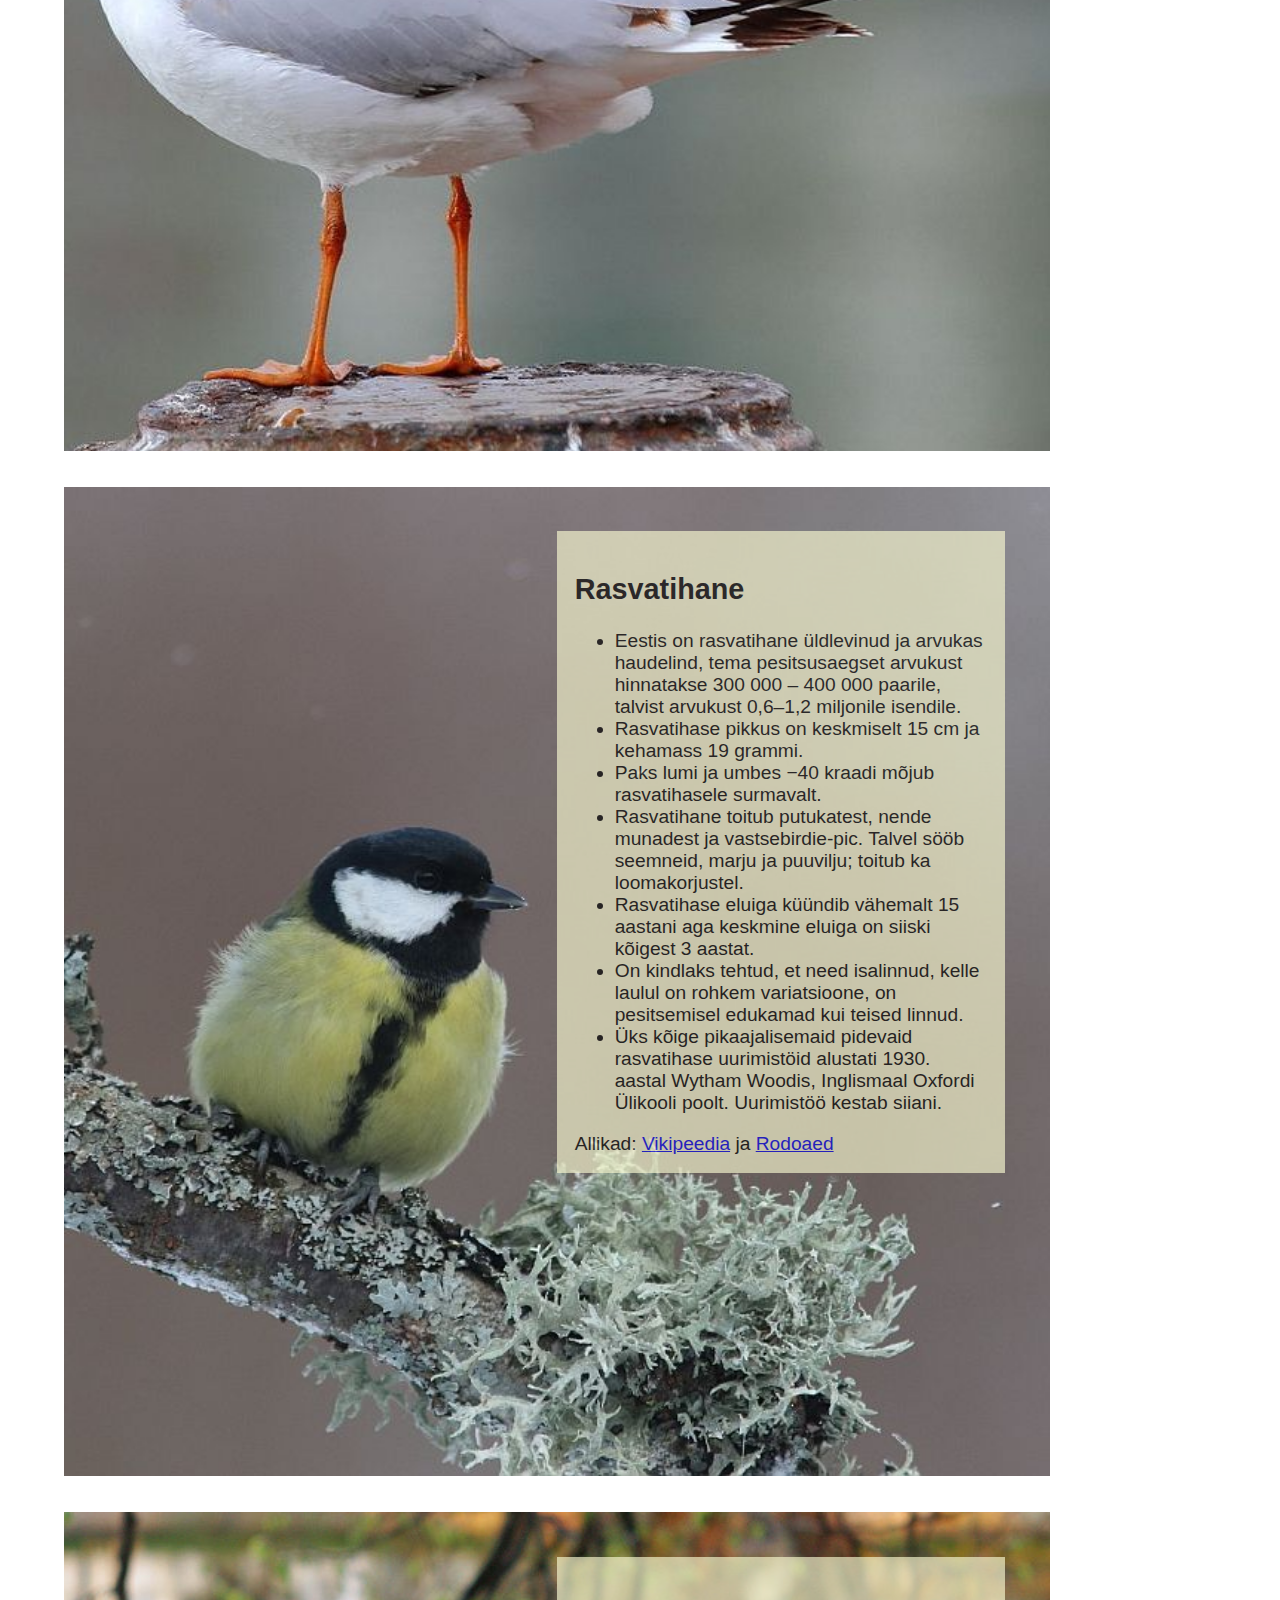
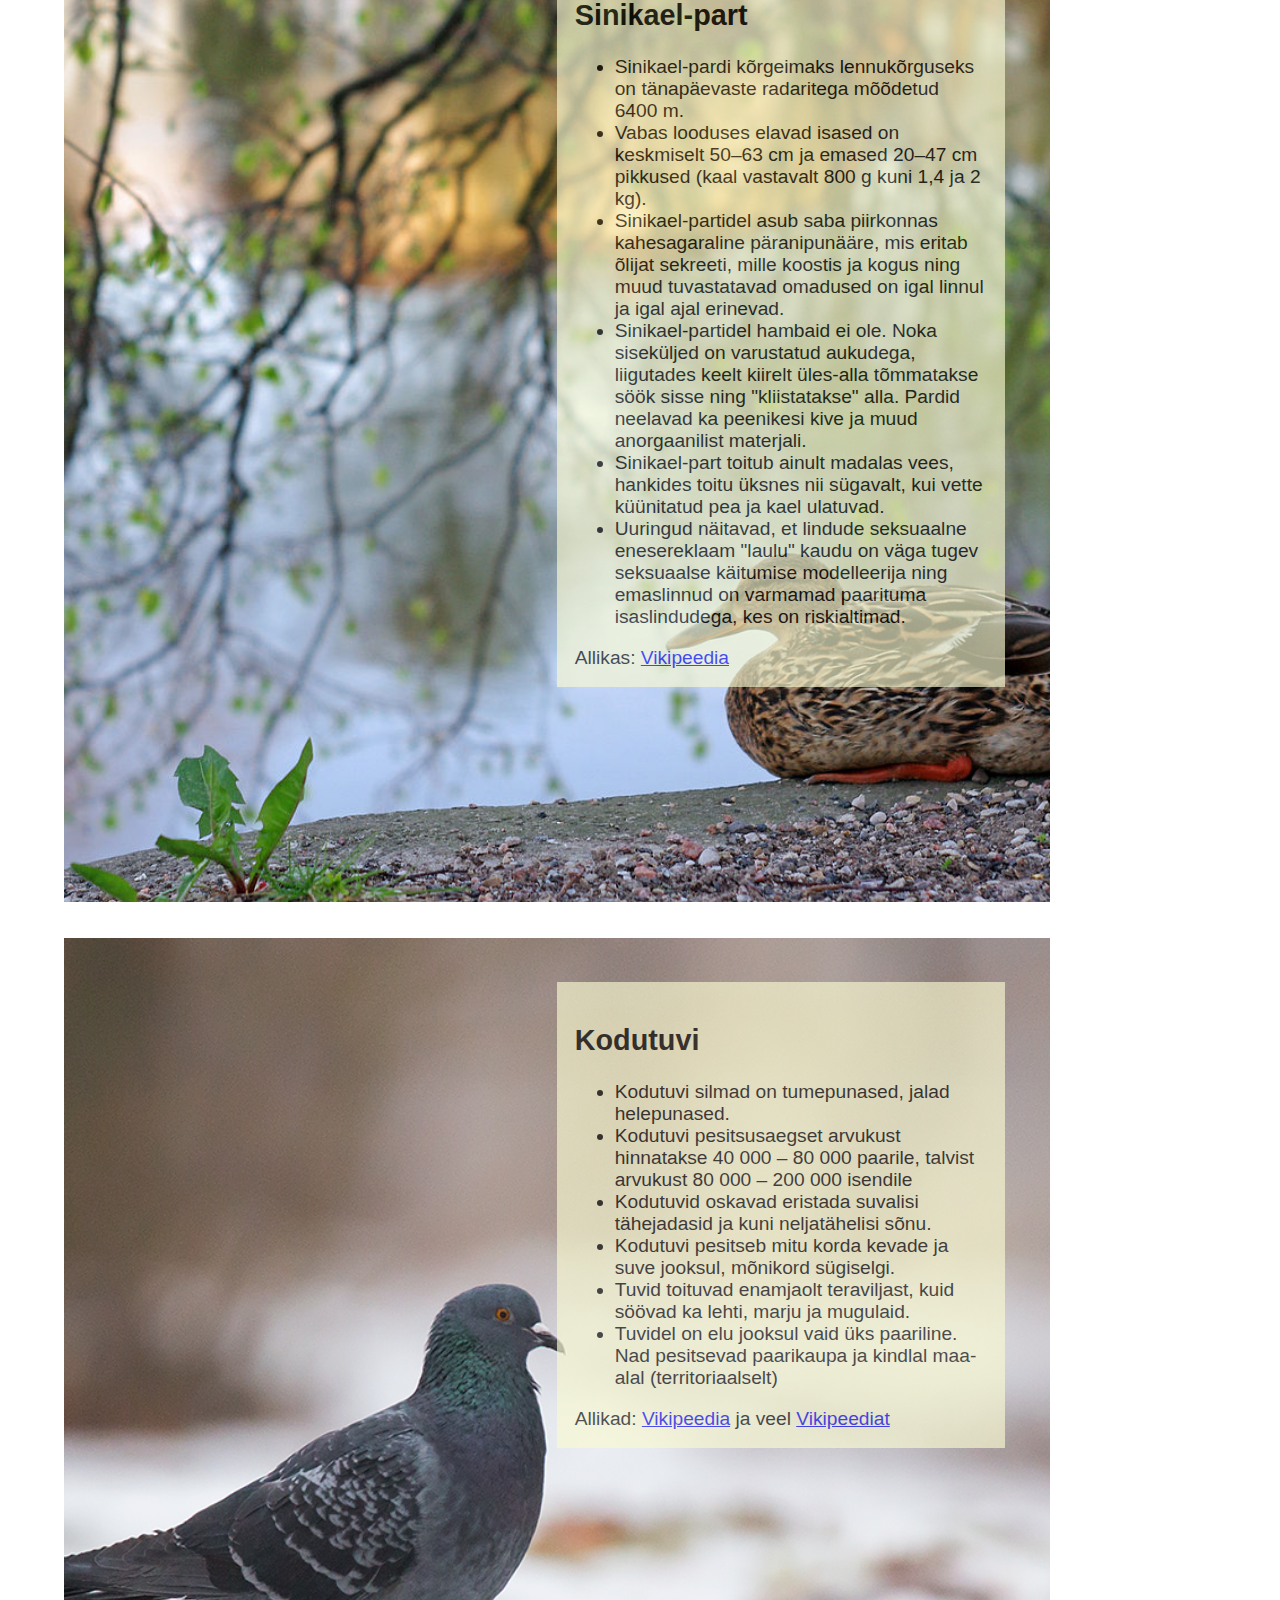
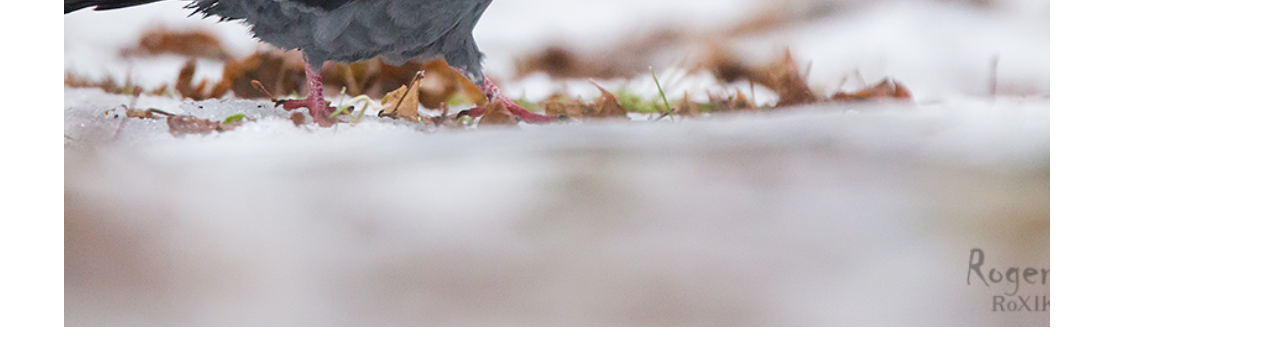
==== commit 7daf0b68: "Validator error fixes" ====
--- a/views/info.html
+++ b/views/info.html
@@ -1,5 +1,5 @@
 <!DOCTYPE html>
-<html>
+<html lang="en">
 <head>
     <meta charset="UTF-8">
     <link rel="stylesheet" href="../assets/styles/main.css">
@@ -22,91 +22,88 @@
     <div class="infoContainer">
         <div class="birdie-pic" id="info1">
             <div class="text-background">
-            <h2>Hallvares</h2>
-            <p>
-            <ul>
-                <li>Hallvareste arvukus aasta-aastalt kasvab ja paljude teiste linnalindude arvukus selle võrra väheneb.</li>
-                <li>Hallvares on kõigesööja. Kehvemal ajal nokivad nad isegi surnuaedades küünlaid. </li>
-                <li>Eestis on hallvareseid aastaringselt aga suvised ja talvised hallvaresed pole osaliselt needsamad.</li>
-                <li>Hallvares on oma intelligentsuselt võrdväärne pärdikutega. Kuna aga aju on väiksem nii keha proportsioonilt kui grammkaalult, siis võib öelda, et hallvarese aju on pärdikute omast tunduvalt efektiivsem. Hallvarese nupp nokib paremini kui haki ja künnivarese oma. </li>
-                <li>Hallvares suudab talle ohtu kujutanud inimeste näod meelde jätta ja nende nägude uuesti nägemisel teeb hoiatushäält, et ohtu ka naabruses olevatele hallvarestele õpetada.</li>
-                <li>Lõunapoolsemates riikides tarvitavad inimesed hallvareseid isegi toiduks. Hallvares maitseb väidetavalt hästi. </li>
-            </ul>    
-                Allikas: <a href="https://et.wikipedia.org/wiki/Hallvares" target="_blank">Vikipeedia</a>
-                <br>Pilt: <a href="https://www.moment.ee/" target="_blank">Remo Savisaar</a>
-                </p>
+                <h2>Hallvares</h2>
+                
+                    <ul>
+                        <li>Hallvareste arvukus aasta-aastalt kasvab ja paljude teiste linnalindude arvukus selle võrra väheneb.</li>
+                        <li>Hallvarese üldpikkus on 47 cm. Keskmise isendi kaal on 510 grammi ja tiibade siruulatus on 98 cm. </li>
+                        <li>Hallvares on kõigesööja. Kehvemal ajal nokivad nad isegi surnuaedades küünlaid. </li>
+                        <li>Eestis on hallvareseid aastaringselt aga suvised ja talvised hallvaresed pole osaliselt needsamad.</li>
+                        <li>Hallvares on oma intelligentsuselt võrdväärne pärdikutega. Kuna aga aju on väiksem nii keha proportsioonilt kui grammkaalult, siis võib öelda, et hallvarese aju on pärdikute omast tunduvalt efektiivsem. Hallvarese nupp nokib paremini kui haki ja künnivarese oma. </li>
+                        <li>Hallvarese munakurnas on 4–6 sinakasrohelist tumedate tähnidega muna. Munad on 38–42 mm pikad ja 28–32 mm laiad. </li>
+                        <li>Hallvares suudab talle ohtu kujutanud inimeste näod meelde jätta ja nende nägude uuesti nägemisel teeb hoiatushäält, et ohtu ka naabruses olevatele hallvarestele õpetada.</li>
+                        <li>Lõunapoolsemates riikides tarvitavad inimesed hallvareseid isegi toiduks. Hallvares maitseb väidetavalt hästi. </li>
+                    </ul>    
+                    Allikas: <a href="https://et.wikipedia.org/wiki/Hallvares" target="_blank">Vikipeedia</a>
+                
             </div>
         </div>
         <div class="birdie-pic" id="info2">
             <div class="text-background">
-            <h2>Naerukajakas</h2>
-                <p>
-                <ul>
-                    <li>Naerukajaka pesitsusaegset arvukust hinnatakse 30 000 – 50 000 paarile, talvist arvukust 100–2000 isendile.</li>
-                    <li>Naerukajakas tegutseb suuremal hulgal asulates ja prügimägedel kevadrände aegu märtsi lõpust maini.</li>
-                    <li>Naerukajaka kehapikkus: 33-44 cm, tiiva siruulatus: 94-105 cm, mass: 200-350 g, eluiga: 25-30 aastat.</li>
-                    <li>Naerukajaka toit on peamiselt loomne - putukad, nende vastsed, teod, vihmaussid, hiired, konnad, vähem sööb ka kalasid (enamasti pinnalähedasest veest haigeid). Sügisel tarvitavad ka puuseeemneid, tammetõrusid ja kirsse.</li>
-                </ul>
+                <h2>Naerukajakas</h2>
                 
-                Allikad: <a href="https://et.wikipedia.org/wiki/Naerukajakas" target="-blank">Vikipeedia</a>
-                ja <a href="http://vana.loodusajakiri.ee/eesti_loodus/index.php?artikkel=940" target="_blank">Eesti Loodus</a>
-                <br>Pilt: <a href="https://commons.wikimedia.org/wiki/File:Annecy's_Lake_-_20111229_-_Larus_ridibundus_01.JPG" target="_blank">Pierre-Selim Huard</a>
-            </p>
-                </div>
+                    <ul>
+                        <li>Naerukajaka pesitsusaegset arvukust hinnatakse 30 000 – 50 000 paarile, talvist arvukust 100–2000 isendile.</li>
+                        <li>Naerukajakas tegutseb suuremal hulgal asulates ja prügimägedel kevadrände aegu märtsi lõpust maini.</li>
+                        <li>Naerukajaka kehapikkus: 33-44 cm, tiiva siruulatus: 94-105 cm, mass: 200-350 g, eluiga: 25-30 aastat.</li>
+                        <li>Naerukajaka toit on peamiselt loomne - putukad, nende vastsed, teod, vihmaussid, hiired, konnad, vähem sööb ka kalasid (enamasti pinnalähedasest veest haigeid). Sügisel tarvitavad ka puuseeemneid, tammetõrusid ja kirsse.</li>
+                    </ul>
+                
+                    Allikad: <a href="https://et.wikipedia.org/wiki/Naerukajakas" target="-blank">Vikipeedia</a>
+                    ja <a href="http://vana.loodusajakiri.ee/eesti_loodus/index.php?artikkel=940" target="_blank">Eesti Loodus</a>
+                
             </div>
+        </div>
         <div class="birdie-pic" id="info3">
             <div class="text-background">
-            <h2>Rasvatihane</h2>
-                <p>
-                <ul>
-                    <li>Eestis on rasvatihane üldlevinud ja arvukas haudelind, tema pesitsusaegset arvukust hinnatakse 300 000 – 400 000 paarile, talvist arvukust 0,6–1,2 miljonile isendile. </li>
-                    <li>Rasvatihase pikkus on keskmiselt 15 cm ja kehamass 19 grammi. </li>
-                    <li>Paks lumi ja umbes −40 kraadi mõjub rasvatihasele surmavalt.</li>
-                    <li>Rasvatihane toitub putukatest, nende munadest ja vastsetest. Talvel sööb seemneid, marju ja puuvilju; toitub ka loomakorjustel.</li>
-                    <li>Rasvatihase eluiga küündib vähemalt 15 aastani aga keskmine eluiga on siiski kõigest 3 aastat. </li>
-                    <li>On kindlaks tehtud, et need isalinnud, kelle laulul on rohkem variatsioone, on pesitsemisel edukamad kui teised linnud. </li>
-                    <li>Üks kõige pikaajalisemaid pidevaid rasvatihase uurimistöid alustati 1930. aastal Wytham Woodis, Inglismaal Oxfordi Ülikooli poolt. Uurimistöö kestab siiani.</li>
-                </ul>
-                Allikad: <a href="https://et.wikipedia.org/wiki/Rasvatihane" target="_blank">Vikipeedia</a> ja <a href="https://rodoaed.ee/rasvatihane-10-ponevat-fakti-rasvatihase-kohta/" target="_blank">Rodoaed</a>
-                <br> Pilt: Uku Paal
-            </p>
+                <h2>Rasvatihane</h2>
+                
+                    <ul>
+                        <li>Eestis on rasvatihane üldlevinud ja arvukas haudelind, tema pesitsusaegset arvukust hinnatakse 300 000 – 400 000 paarile, talvist arvukust 0,6–1,2 miljonile isendile. </li>
+                        <li>Rasvatihase pikkus on keskmiselt 15 cm ja kehamass 19 grammi. </li>
+                        <li>Paks lumi ja umbes −40 kraadi mõjub rasvatihasele surmavalt.</li>
+                        <li>Rasvatihane toitub putukatest, nende munadest ja vastsebirdie-pic. Talvel sööb seemneid, marju ja puuvilju; toitub ka loomakorjustel.</li>
+                        <li>Rasvatihase eluiga küündib vähemalt 15 aastani aga keskmine eluiga on siiski kõigest 3 aastat. </li>
+                        <li>On kindlaks tehtud, et need isalinnud, kelle laulul on rohkem variatsioone, on pesitsemisel edukamad kui teised linnud. </li>
+                        <li>Üks kõige pikaajalisemaid pidevaid rasvatihase uurimistöid alustati 1930. aastal Wytham Woodis, Inglismaal Oxfordi Ülikooli poolt. Uurimistöö kestab siiani.</li>
+                    </ul>
+                    Allikad: <a href="https://et.wikipedia.org/wiki/Rasvatihane" target="_blank">Vikipeedia</a> ja <a href="https://rodoaed.ee/rasvatihane-10-ponevat-fakti-rasvatihase-kohta/" target="_blank">Rodoaed</a>
+                
             </div>
-            </div>
+        </div>
         <div class="birdie-pic" id="info4">
             <div class="text-background">
-            <h2>Sinikael-part</h2>
-                <p>
-                <ul>
-                    <li>Sinikael-pardi kõrgeimaks lennukõrguseks on tänapäevaste radaritega mõõdetud 6400 m.</li>
-                    <li>Sinikael-partidel asub saba piirkonnas nääre, mis eritab õlijat sekreeti, mille koostis ja kogus ning muud omadused on igal linnul ja igal ajal erinevad.</li>                
-                    <li>Sinikael-partidel hambaid ei ole. Noka siseküljed on varustatud aukudega, liigutades keelt kiirelt üles-alla tõmmatakse söök sisse ning "kliistatakse" alla. Pardid neelavad ka peenikesi kive ja muud anorgaanilist materjali.</li>
-                    <li>Sinikael-part toitub ainult madalas vees, hankides toitu üksnes nii sügavalt, kui vette küünitatud pea ja kael ulatuvad.</li>
-                    <li>Uuringud näitavad, et lindude seksuaalne enesereklaam "laulu" kaudu on väga tugev seksuaalse käitumise modelleerija ning emaslinnud on varmamad paarituma isaslindudega, kes on riskialtimad.</li>
-                                    
-                </ul>
-                Allikas: <a href="https://et.wikipedia.org/wiki/Sinikael-part" target="_blank">Vikipeedia</a>
-                <br>Pilt: Ireen Trummer
-            </p>
+                <h2>Sinikael-part</h2>
+                
+                    <ul>
+                        <li>Sinikael-pardi kõrgeimaks lennukõrguseks on tänapäevaste radaritega mõõdetud 6400 m.</li>
+                        <li>Vabas looduses elavad isased on keskmiselt 50–63 cm ja emased 20–47 cm pikkused (kaal vastavalt 800 g kuni 1,4 ja 2 kg).</li>
+                        <li>Sinikael-partidel asub saba piirkonnas kahesagaraline päranipunääre, mis eritab õlijat sekreeti, mille koostis ja kogus ning muud tuvastatavad omadused on igal linnul ja igal ajal erinevad.</li>
+                        <li>Sinikael-partidel hambaid ei ole. Noka siseküljed on varustatud aukudega, liigutades keelt kiirelt üles-alla tõmmatakse söök sisse ning "kliistatakse" alla. Pardid neelavad ka peenikesi kive ja muud anorgaanilist materjali.</li>
+                        <li>Sinikael-part toitub ainult madalas vees, hankides toitu üksnes nii sügavalt, kui vette küünitatud pea ja kael ulatuvad.</li>
+                        <li>Uuringud näitavad, et lindude seksuaalne enesereklaam "laulu" kaudu on väga tugev seksuaalse käitumise modelleerija ning emaslinnud on varmamad paarituma isaslindudega, kes on riskialtimad.</li>
+                    </ul>
+                    Allikas: <a href="https://et.wikipedia.org/wiki/Sinikael-part" target="_blank">Vikipeedia</a>
+                
                </div> 
             </div>
         <div class="birdie-pic" id="info5">
             <div class="text-background">
-          <h2>Kodutuvi</h2>
-            <p>
-            <ul>
-                <li>Kodutuvi silmad on tumepunased, jalad helepunased.</li>
-                <li>Kodutuvi pesitsusaegset arvukust hinnatakse 40 000 – 80 000 paarile, talvist arvukust 80 000 – 200 000 isendile</li>
-                <li>Kodutuvid oskavad eristada suvalisi tähejadasid ja kuni neljatähelisi sõnu.</li>
-                <li>Kodutuvi pesitseb mitu korda kevade ja suve jooksul, mõnikord sügiselgi.</li>
-                <li>Tuvid toituvad enamjaolt teraviljast, kuid söövad ka lehti, marju ja mugulaid.</li>
-                <li>Tuvidel on elu jooksul vaid üks paariline. Nad pesitsevad paarikaupa ja kindlal maa-alal.</li>
-            </ul>
-            
-            Allikad: <a href="https://et.wikipedia.org/wiki/Kodutuvi" target="_blank">Vikipeedia</a>
-            ja veel <a href="https://et.wikipedia.org/wiki/Tuvilased" target="_blank">Vikipeediat</a>
-            <br>Pilt: Roger Erikson
-        </p>
-        </div>
+                <h2>Kodutuvi</h2>
+                
+                    <ul>
+                        <li>Kodutuvi silmad on tumepunased, jalad helepunased.</li>
+                        <li>Kodutuvi pesitsusaegset arvukust hinnatakse 40 000 – 80 000 paarile, talvist arvukust 80 000 – 200 000 isendile</li>
+                        <li>Kodutuvid oskavad eristada suvalisi tähejadasid ja kuni neljatähelisi sõnu.</li>
+                        <li>Kodutuvi pesitseb mitu korda kevade ja suve jooksul, mõnikord sügiselgi.</li>
+                        <li>Tuvid toituvad enamjaolt teraviljast, kuid söövad ka lehti, marju ja mugulaid.</li>
+                        <li>Tuvidel on elu jooksul vaid üks paariline. Nad pesitsevad paarikaupa ja kindlal maa-alal (territoriaalselt)</li>
+                    </ul>
+                
+                    Allikad: <a href="https://et.wikipedia.org/wiki/Kodutuvi" target="_blank">Vikipeedia</a>
+                    ja veel <a href="https://et.wikipedia.org/wiki/Tuvilased" target="_blank">Vikipeediat</a>
+                
+            </div>
         </div>
     </div>
 
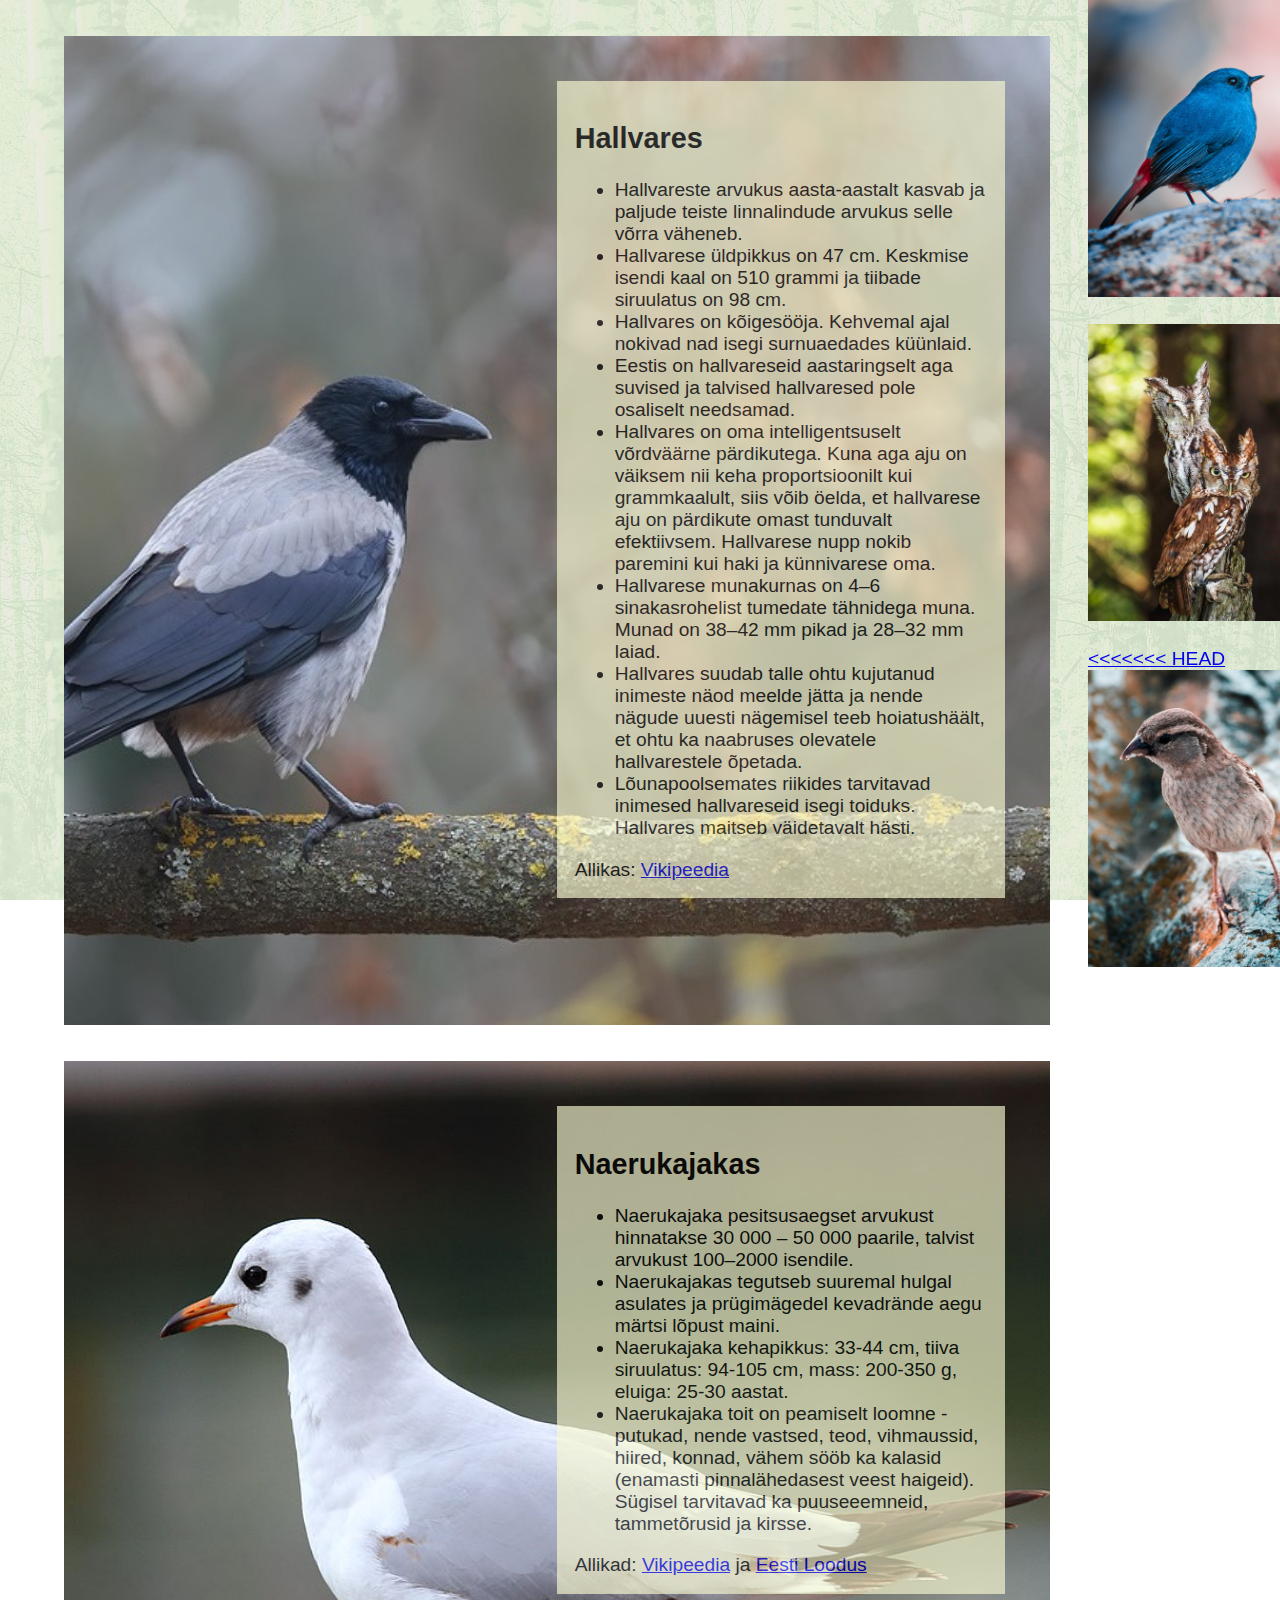
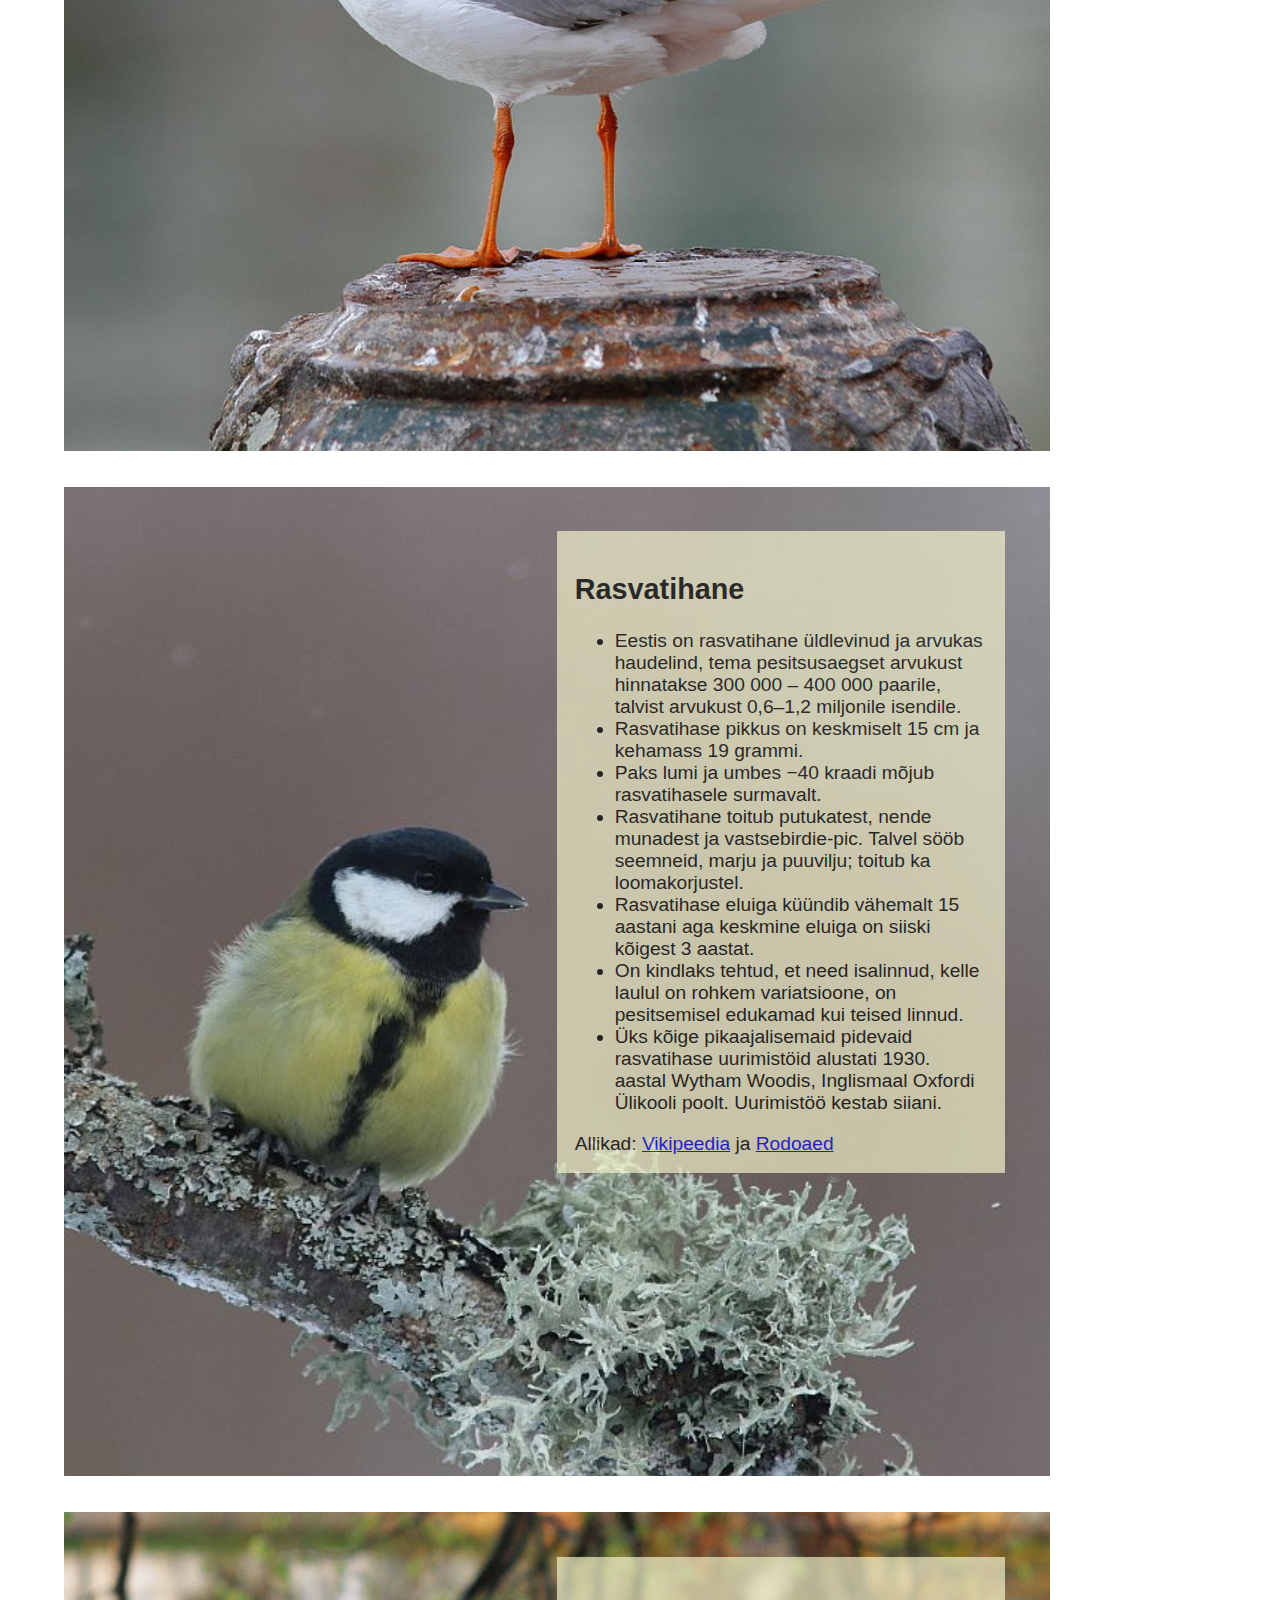
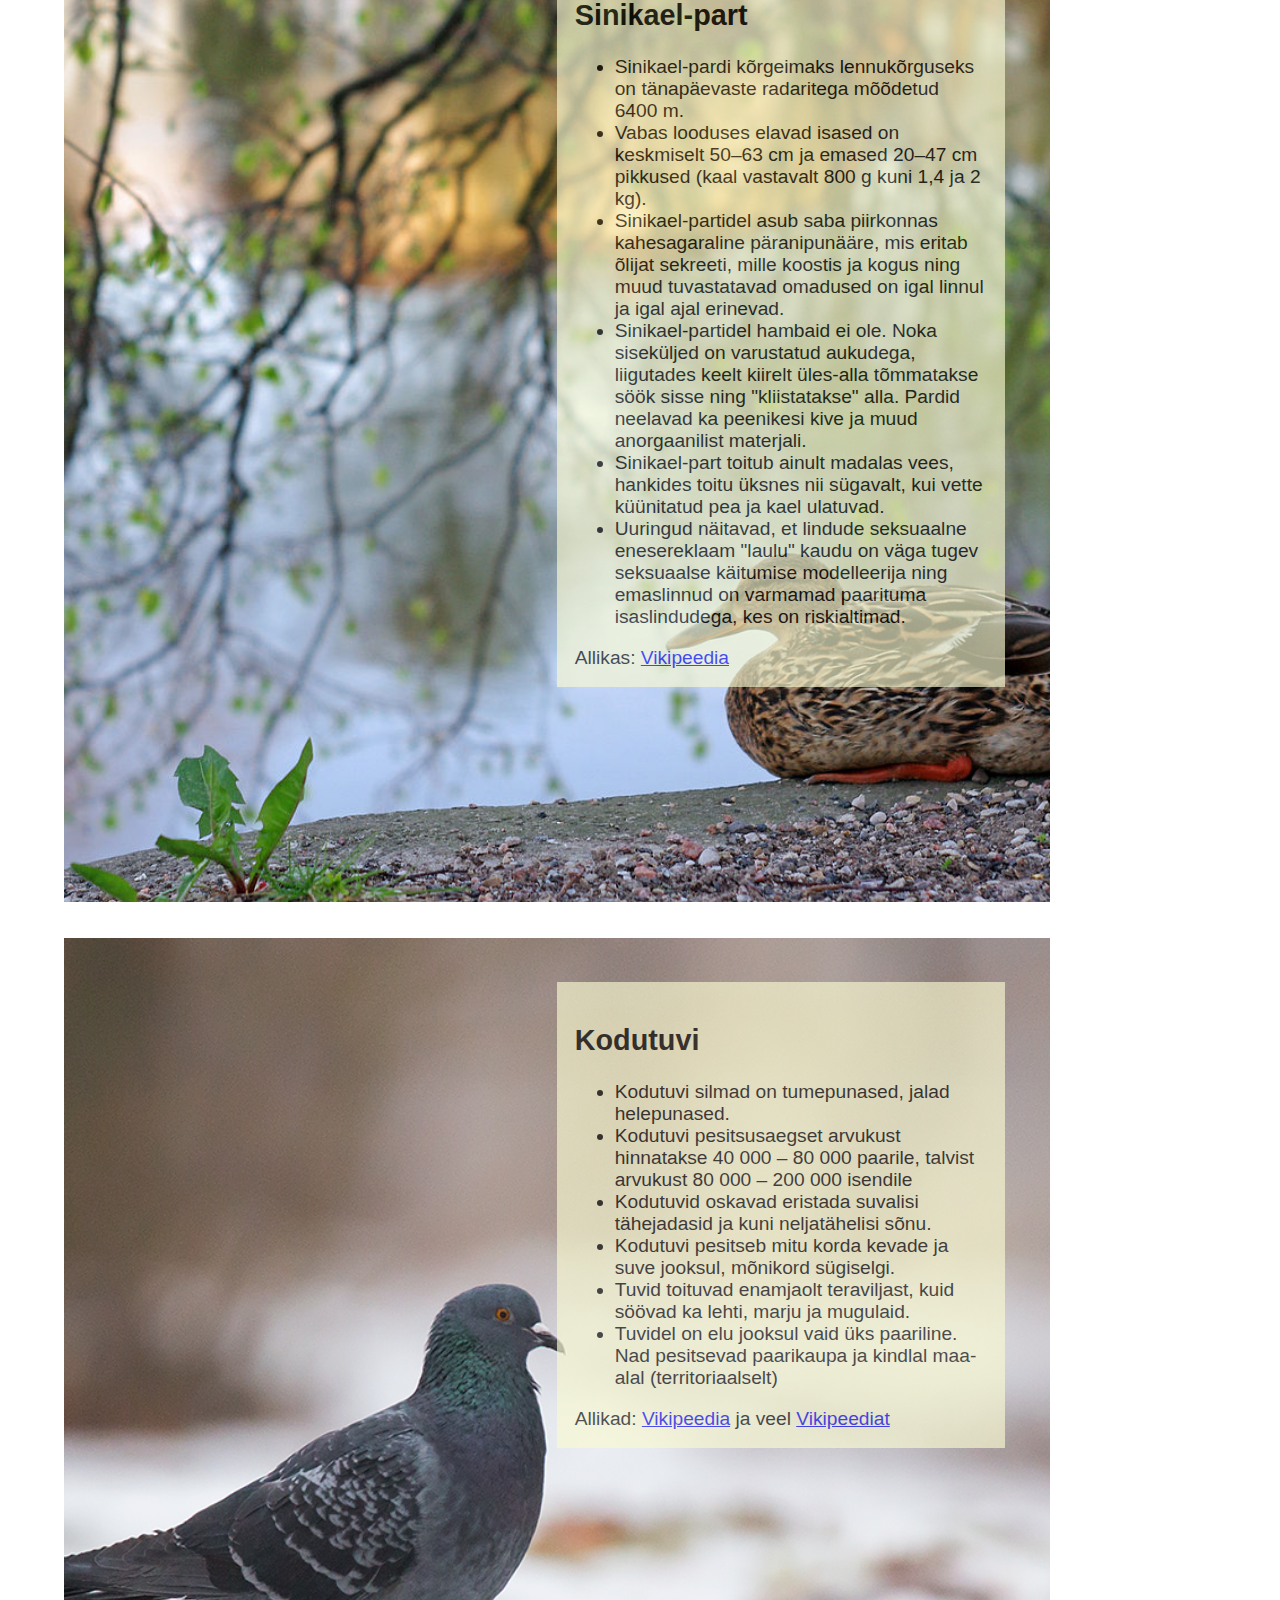
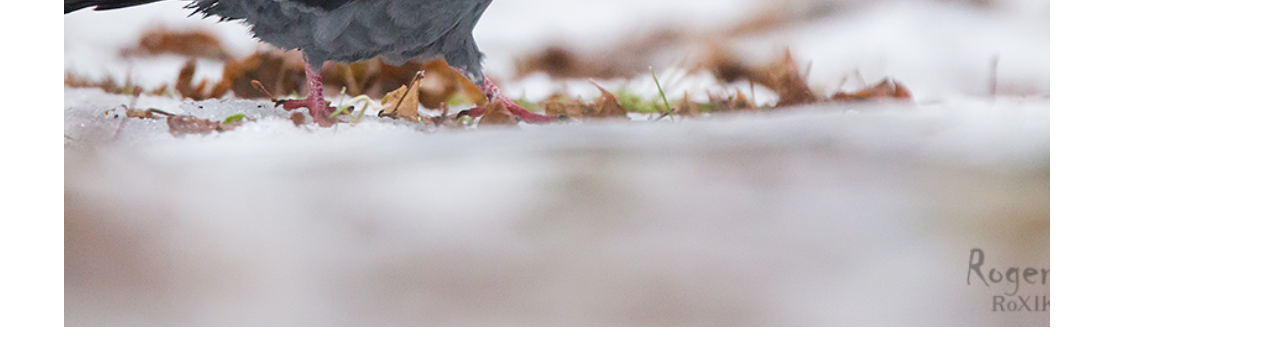
==== commit 7fc0013c: "merge" ====
--- a/views/info.html
+++ b/views/info.html
@@ -36,6 +36,7 @@
                     </ul>    
                     Allikas: <a href="https://et.wikipedia.org/wiki/Hallvares" target="_blank">Vikipeedia</a>
                 
+
             </div>
         </div>
         <div class="birdie-pic" id="info2">
@@ -69,6 +70,7 @@
                     </ul>
                     Allikad: <a href="https://et.wikipedia.org/wiki/Rasvatihane" target="_blank">Vikipeedia</a> ja <a href="https://rodoaed.ee/rasvatihane-10-ponevat-fakti-rasvatihase-kohta/" target="_blank">Rodoaed</a>
                 
+
             </div>
         </div>
         <div class="birdie-pic" id="info4">
--- a/assets/styles/info.css
+++ b/assets/styles/info.css
@@ -30,7 +30,7 @@
     }
 
 #info2 {
-    background: url("../images/naerukajakas_info_cut.jpg") no-repeat center center scroll/*fixed*/;
+    background: url("../images/naerukajakas_info.jpg") no-repeat center center scroll/*fixed*/;
     -webkit-background-size: cover;
     -moz-background-size: cover;
     -o-background-size: cover;
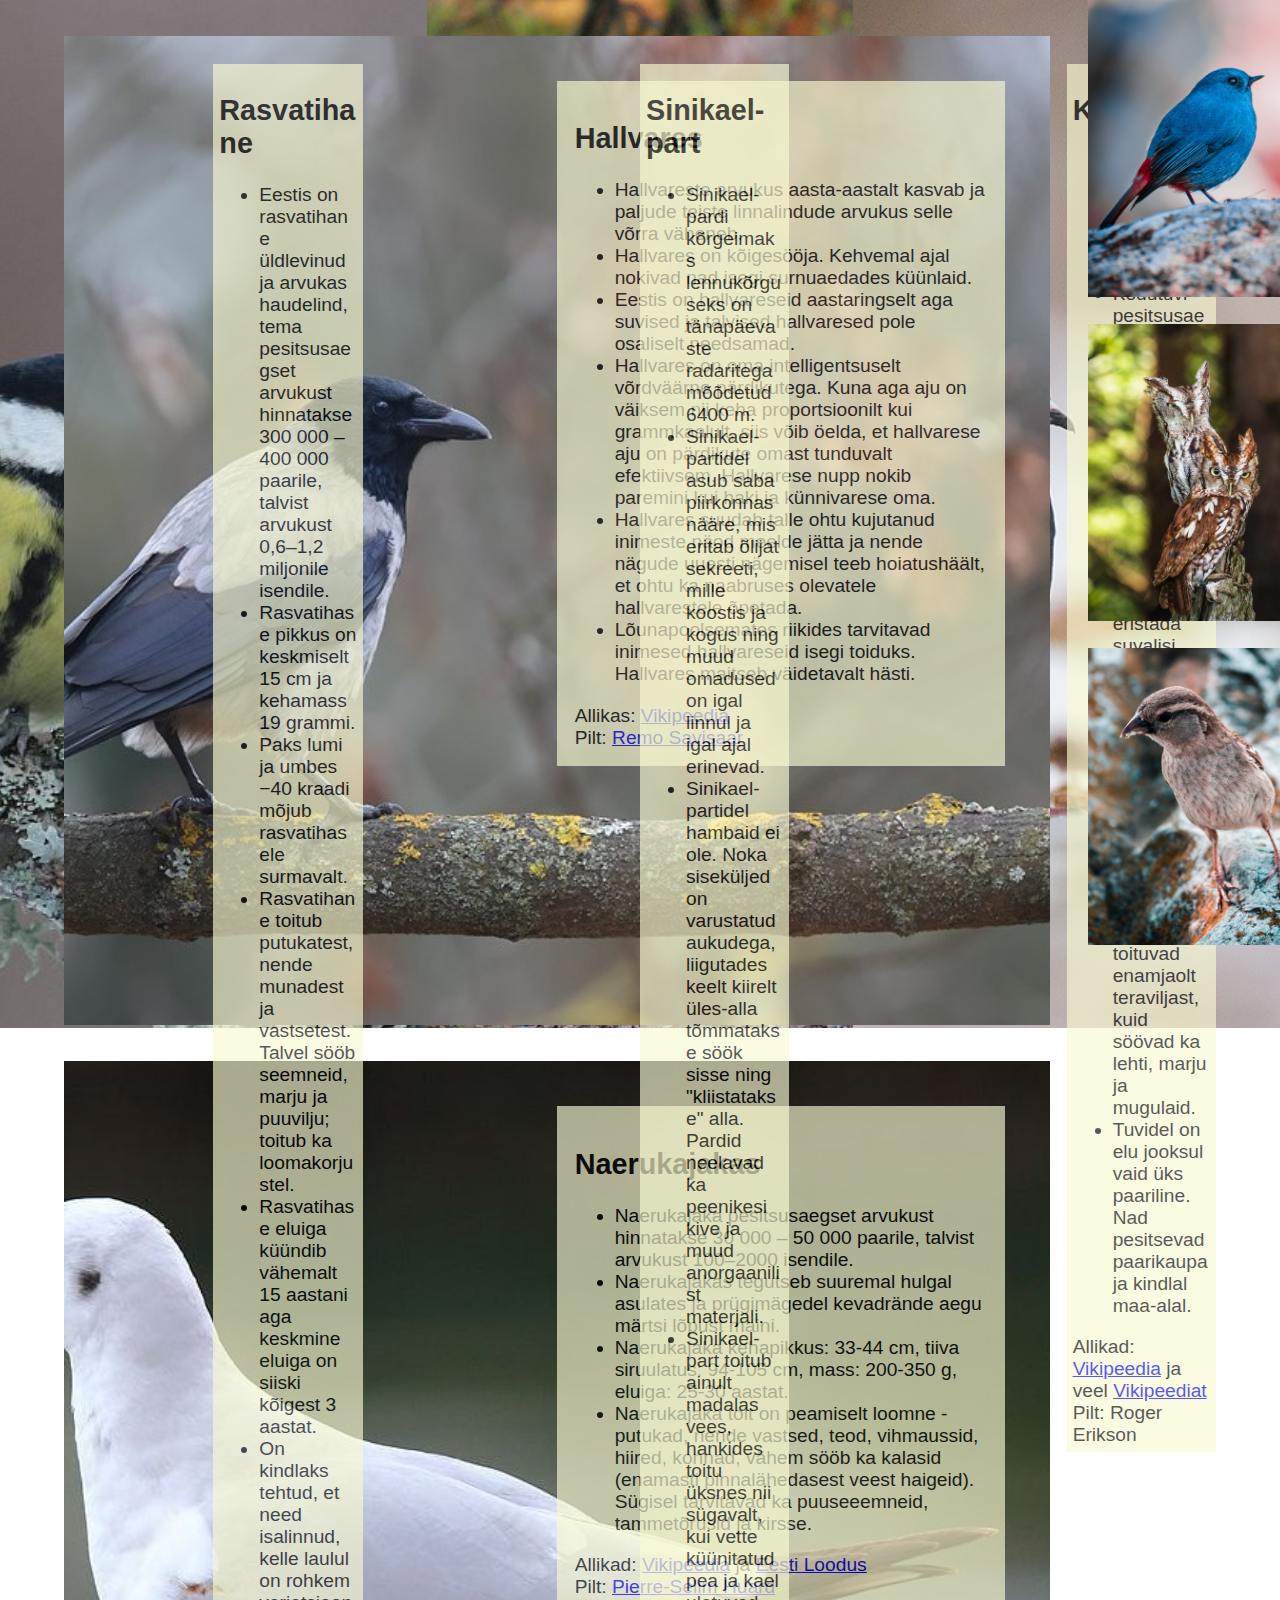
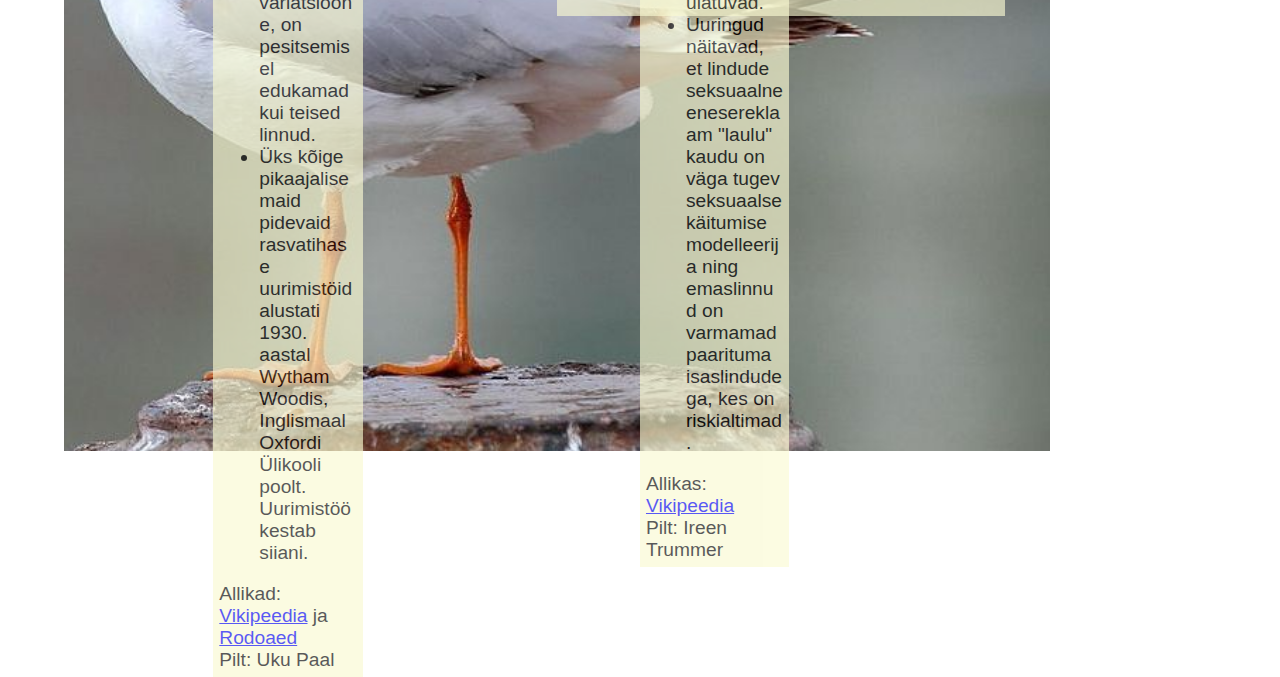
==== commit a87cc354: "merge" ====
--- a/views/info.html
+++ b/views/info.html
@@ -22,21 +22,18 @@
     <div class="infoContainer">
         <div class="birdie-pic" id="info1">
             <div class="text-background">
-                <h2>Hallvares</h2>
-                
-                    <ul>
-                        <li>Hallvareste arvukus aasta-aastalt kasvab ja paljude teiste linnalindude arvukus selle võrra väheneb.</li>
-                        <li>Hallvarese üldpikkus on 47 cm. Keskmise isendi kaal on 510 grammi ja tiibade siruulatus on 98 cm. </li>
-                        <li>Hallvares on kõigesööja. Kehvemal ajal nokivad nad isegi surnuaedades küünlaid. </li>
-                        <li>Eestis on hallvareseid aastaringselt aga suvised ja talvised hallvaresed pole osaliselt needsamad.</li>
-                        <li>Hallvares on oma intelligentsuselt võrdväärne pärdikutega. Kuna aga aju on väiksem nii keha proportsioonilt kui grammkaalult, siis võib öelda, et hallvarese aju on pärdikute omast tunduvalt efektiivsem. Hallvarese nupp nokib paremini kui haki ja künnivarese oma. </li>
-                        <li>Hallvarese munakurnas on 4–6 sinakasrohelist tumedate tähnidega muna. Munad on 38–42 mm pikad ja 28–32 mm laiad. </li>
-                        <li>Hallvares suudab talle ohtu kujutanud inimeste näod meelde jätta ja nende nägude uuesti nägemisel teeb hoiatushäält, et ohtu ka naabruses olevatele hallvarestele õpetada.</li>
-                        <li>Lõunapoolsemates riikides tarvitavad inimesed hallvareseid isegi toiduks. Hallvares maitseb väidetavalt hästi. </li>
-                    </ul>    
-                    Allikas: <a href="https://et.wikipedia.org/wiki/Hallvares" target="_blank">Vikipeedia</a>
-                
-
+            <h2>Hallvares</h2>
+            <p>
+            <ul>
+                <li>Hallvareste arvukus aasta-aastalt kasvab ja paljude teiste linnalindude arvukus selle võrra väheneb.</li>
+                <li>Hallvares on kõigesööja. Kehvemal ajal nokivad nad isegi surnuaedades küünlaid. </li>
+                <li>Eestis on hallvareseid aastaringselt aga suvised ja talvised hallvaresed pole osaliselt needsamad.</li>
+                <li>Hallvares on oma intelligentsuselt võrdväärne pärdikutega. Kuna aga aju on väiksem nii keha proportsioonilt kui grammkaalult, siis võib öelda, et hallvarese aju on pärdikute omast tunduvalt efektiivsem. Hallvarese nupp nokib paremini kui haki ja künnivarese oma. </li>
+                <li>Hallvares suudab talle ohtu kujutanud inimeste näod meelde jätta ja nende nägude uuesti nägemisel teeb hoiatushäält, et ohtu ka naabruses olevatele hallvarestele õpetada.</li>
+                <li>Lõunapoolsemates riikides tarvitavad inimesed hallvareseid isegi toiduks. Hallvares maitseb väidetavalt hästi. </li>
+            </ul>    
+                Allikas: <a href="https://et.wikipedia.org/wiki/Hallvares" target="_blank">Vikipeedia</a>
+                <br>Pilt: <a href="https://www.moment.ee/" target="_blank">Remo Savisaar</a>
             </div>
         </div>
         <div class="birdie-pic" id="info2">
@@ -52,60 +49,59 @@
                 
                     Allikad: <a href="https://et.wikipedia.org/wiki/Naerukajakas" target="-blank">Vikipeedia</a>
                     ja <a href="http://vana.loodusajakiri.ee/eesti_loodus/index.php?artikkel=940" target="_blank">Eesti Loodus</a>
-                
+                <br>Pilt: <a href="https://commons.wikimedia.org/wiki/File:Annecy's_Lake_-_20111229_-_Larus_ridibundus_01.JPG" target="_blank">Pierre-Selim Huard</a>
+                </div>
             </div>
         </div>
         <div class="birdie-pic" id="info3">
             <div class="text-background">
-                <h2>Rasvatihane</h2>
-                
-                    <ul>
-                        <li>Eestis on rasvatihane üldlevinud ja arvukas haudelind, tema pesitsusaegset arvukust hinnatakse 300 000 – 400 000 paarile, talvist arvukust 0,6–1,2 miljonile isendile. </li>
-                        <li>Rasvatihase pikkus on keskmiselt 15 cm ja kehamass 19 grammi. </li>
-                        <li>Paks lumi ja umbes −40 kraadi mõjub rasvatihasele surmavalt.</li>
-                        <li>Rasvatihane toitub putukatest, nende munadest ja vastsebirdie-pic. Talvel sööb seemneid, marju ja puuvilju; toitub ka loomakorjustel.</li>
-                        <li>Rasvatihase eluiga küündib vähemalt 15 aastani aga keskmine eluiga on siiski kõigest 3 aastat. </li>
-                        <li>On kindlaks tehtud, et need isalinnud, kelle laulul on rohkem variatsioone, on pesitsemisel edukamad kui teised linnud. </li>
-                        <li>Üks kõige pikaajalisemaid pidevaid rasvatihase uurimistöid alustati 1930. aastal Wytham Woodis, Inglismaal Oxfordi Ülikooli poolt. Uurimistöö kestab siiani.</li>
-                    </ul>
-                    Allikad: <a href="https://et.wikipedia.org/wiki/Rasvatihane" target="_blank">Vikipeedia</a> ja <a href="https://rodoaed.ee/rasvatihane-10-ponevat-fakti-rasvatihase-kohta/" target="_blank">Rodoaed</a>
-                
-
+            <h2>Rasvatihane</h2>
+                <ul>
+                    <li>Eestis on rasvatihane üldlevinud ja arvukas haudelind, tema pesitsusaegset arvukust hinnatakse 300 000 – 400 000 paarile, talvist arvukust 0,6–1,2 miljonile isendile. </li>
+                    <li>Rasvatihase pikkus on keskmiselt 15 cm ja kehamass 19 grammi. </li>
+                    <li>Paks lumi ja umbes −40 kraadi mõjub rasvatihasele surmavalt.</li>
+                    <li>Rasvatihane toitub putukatest, nende munadest ja vastsetest. Talvel sööb seemneid, marju ja puuvilju; toitub ka loomakorjustel.</li>
+                    <li>Rasvatihase eluiga küündib vähemalt 15 aastani aga keskmine eluiga on siiski kõigest 3 aastat. </li>
+                    <li>On kindlaks tehtud, et need isalinnud, kelle laulul on rohkem variatsioone, on pesitsemisel edukamad kui teised linnud. </li>
+                    <li>Üks kõige pikaajalisemaid pidevaid rasvatihase uurimistöid alustati 1930. aastal Wytham Woodis, Inglismaal Oxfordi Ülikooli poolt. Uurimistöö kestab siiani.</li>
+                </ul>
+                Allikad: <a href="https://et.wikipedia.org/wiki/Rasvatihane" target="_blank">Vikipeedia</a> ja <a href="https://rodoaed.ee/rasvatihane-10-ponevat-fakti-rasvatihase-kohta/" target="_blank">Rodoaed</a>
+                <br> Pilt: Uku Paal
+            </div>
             </div>
         </div>
         <div class="birdie-pic" id="info4">
             <div class="text-background">
-                <h2>Sinikael-part</h2>
-                
-                    <ul>
-                        <li>Sinikael-pardi kõrgeimaks lennukõrguseks on tänapäevaste radaritega mõõdetud 6400 m.</li>
-                        <li>Vabas looduses elavad isased on keskmiselt 50–63 cm ja emased 20–47 cm pikkused (kaal vastavalt 800 g kuni 1,4 ja 2 kg).</li>
-                        <li>Sinikael-partidel asub saba piirkonnas kahesagaraline päranipunääre, mis eritab õlijat sekreeti, mille koostis ja kogus ning muud tuvastatavad omadused on igal linnul ja igal ajal erinevad.</li>
-                        <li>Sinikael-partidel hambaid ei ole. Noka siseküljed on varustatud aukudega, liigutades keelt kiirelt üles-alla tõmmatakse söök sisse ning "kliistatakse" alla. Pardid neelavad ka peenikesi kive ja muud anorgaanilist materjali.</li>
-                        <li>Sinikael-part toitub ainult madalas vees, hankides toitu üksnes nii sügavalt, kui vette küünitatud pea ja kael ulatuvad.</li>
-                        <li>Uuringud näitavad, et lindude seksuaalne enesereklaam "laulu" kaudu on väga tugev seksuaalse käitumise modelleerija ning emaslinnud on varmamad paarituma isaslindudega, kes on riskialtimad.</li>
-                    </ul>
-                    Allikas: <a href="https://et.wikipedia.org/wiki/Sinikael-part" target="_blank">Vikipeedia</a>
-                
+            <h2>Sinikael-part</h2>
+                <p>
+                <ul>
+                    <li>Sinikael-pardi kõrgeimaks lennukõrguseks on tänapäevaste radaritega mõõdetud 6400 m.</li>
+                    <li>Sinikael-partidel asub saba piirkonnas nääre, mis eritab õlijat sekreeti, mille koostis ja kogus ning muud omadused on igal linnul ja igal ajal erinevad.</li>                
+                    <li>Sinikael-partidel hambaid ei ole. Noka siseküljed on varustatud aukudega, liigutades keelt kiirelt üles-alla tõmmatakse söök sisse ning "kliistatakse" alla. Pardid neelavad ka peenikesi kive ja muud anorgaanilist materjali.</li>
+                    <li>Sinikael-part toitub ainult madalas vees, hankides toitu üksnes nii sügavalt, kui vette küünitatud pea ja kael ulatuvad.</li>
+                    <li>Uuringud näitavad, et lindude seksuaalne enesereklaam "laulu" kaudu on väga tugev seksuaalse käitumise modelleerija ning emaslinnud on varmamad paarituma isaslindudega, kes on riskialtimad.</li>
+                                    
+                </ul>
+                Allikas: <a href="https://et.wikipedia.org/wiki/Sinikael-part" target="_blank">Vikipeedia</a>
+                <br>Pilt: Ireen Trummer
                </div> 
             </div>
         <div class="birdie-pic" id="info5">
             <div class="text-background">
-                <h2>Kodutuvi</h2>
-                
-                    <ul>
-                        <li>Kodutuvi silmad on tumepunased, jalad helepunased.</li>
-                        <li>Kodutuvi pesitsusaegset arvukust hinnatakse 40 000 – 80 000 paarile, talvist arvukust 80 000 – 200 000 isendile</li>
-                        <li>Kodutuvid oskavad eristada suvalisi tähejadasid ja kuni neljatähelisi sõnu.</li>
-                        <li>Kodutuvi pesitseb mitu korda kevade ja suve jooksul, mõnikord sügiselgi.</li>
-                        <li>Tuvid toituvad enamjaolt teraviljast, kuid söövad ka lehti, marju ja mugulaid.</li>
-                        <li>Tuvidel on elu jooksul vaid üks paariline. Nad pesitsevad paarikaupa ja kindlal maa-alal (territoriaalselt)</li>
-                    </ul>
-                
-                    Allikad: <a href="https://et.wikipedia.org/wiki/Kodutuvi" target="_blank">Vikipeedia</a>
-                    ja veel <a href="https://et.wikipedia.org/wiki/Tuvilased" target="_blank">Vikipeediat</a>
-                
-            </div>
+          <h2>Kodutuvi</h2>
+            <p>
+            <ul>
+                <li>Kodutuvi silmad on tumepunased, jalad helepunased.</li>
+                <li>Kodutuvi pesitsusaegset arvukust hinnatakse 40 000 – 80 000 paarile, talvist arvukust 80 000 – 200 000 isendile</li>
+                <li>Kodutuvid oskavad eristada suvalisi tähejadasid ja kuni neljatähelisi sõnu.</li>
+                <li>Kodutuvi pesitseb mitu korda kevade ja suve jooksul, mõnikord sügiselgi.</li>
+                <li>Tuvid toituvad enamjaolt teraviljast, kuid söövad ka lehti, marju ja mugulaid.</li>
+                <li>Tuvidel on elu jooksul vaid üks paariline. Nad pesitsevad paarikaupa ja kindlal maa-alal.</li>
+            </ul>
+            
+            Allikad: <a href="https://et.wikipedia.org/wiki/Kodutuvi" target="_blank">Vikipeedia</a>
+            ja veel <a href="https://et.wikipedia.org/wiki/Tuvilased" target="_blank">Vikipeediat</a>
+            <br>Pilt: Roger Erikson
         </div>
     </div>
 
--- a/assets/styles/info.css
+++ b/assets/styles/info.css
@@ -30,7 +30,7 @@
     }
 
 #info2 {
-    background: url("../images/naerukajakas_info.jpg") no-repeat center center scroll/*fixed*/;
+    background: url("../images/naerukajakas_info_cut.jpg") no-repeat center center scroll/*fixed*/;
     -webkit-background-size: cover;
     -moz-background-size: cover;
     -o-background-size: cover;
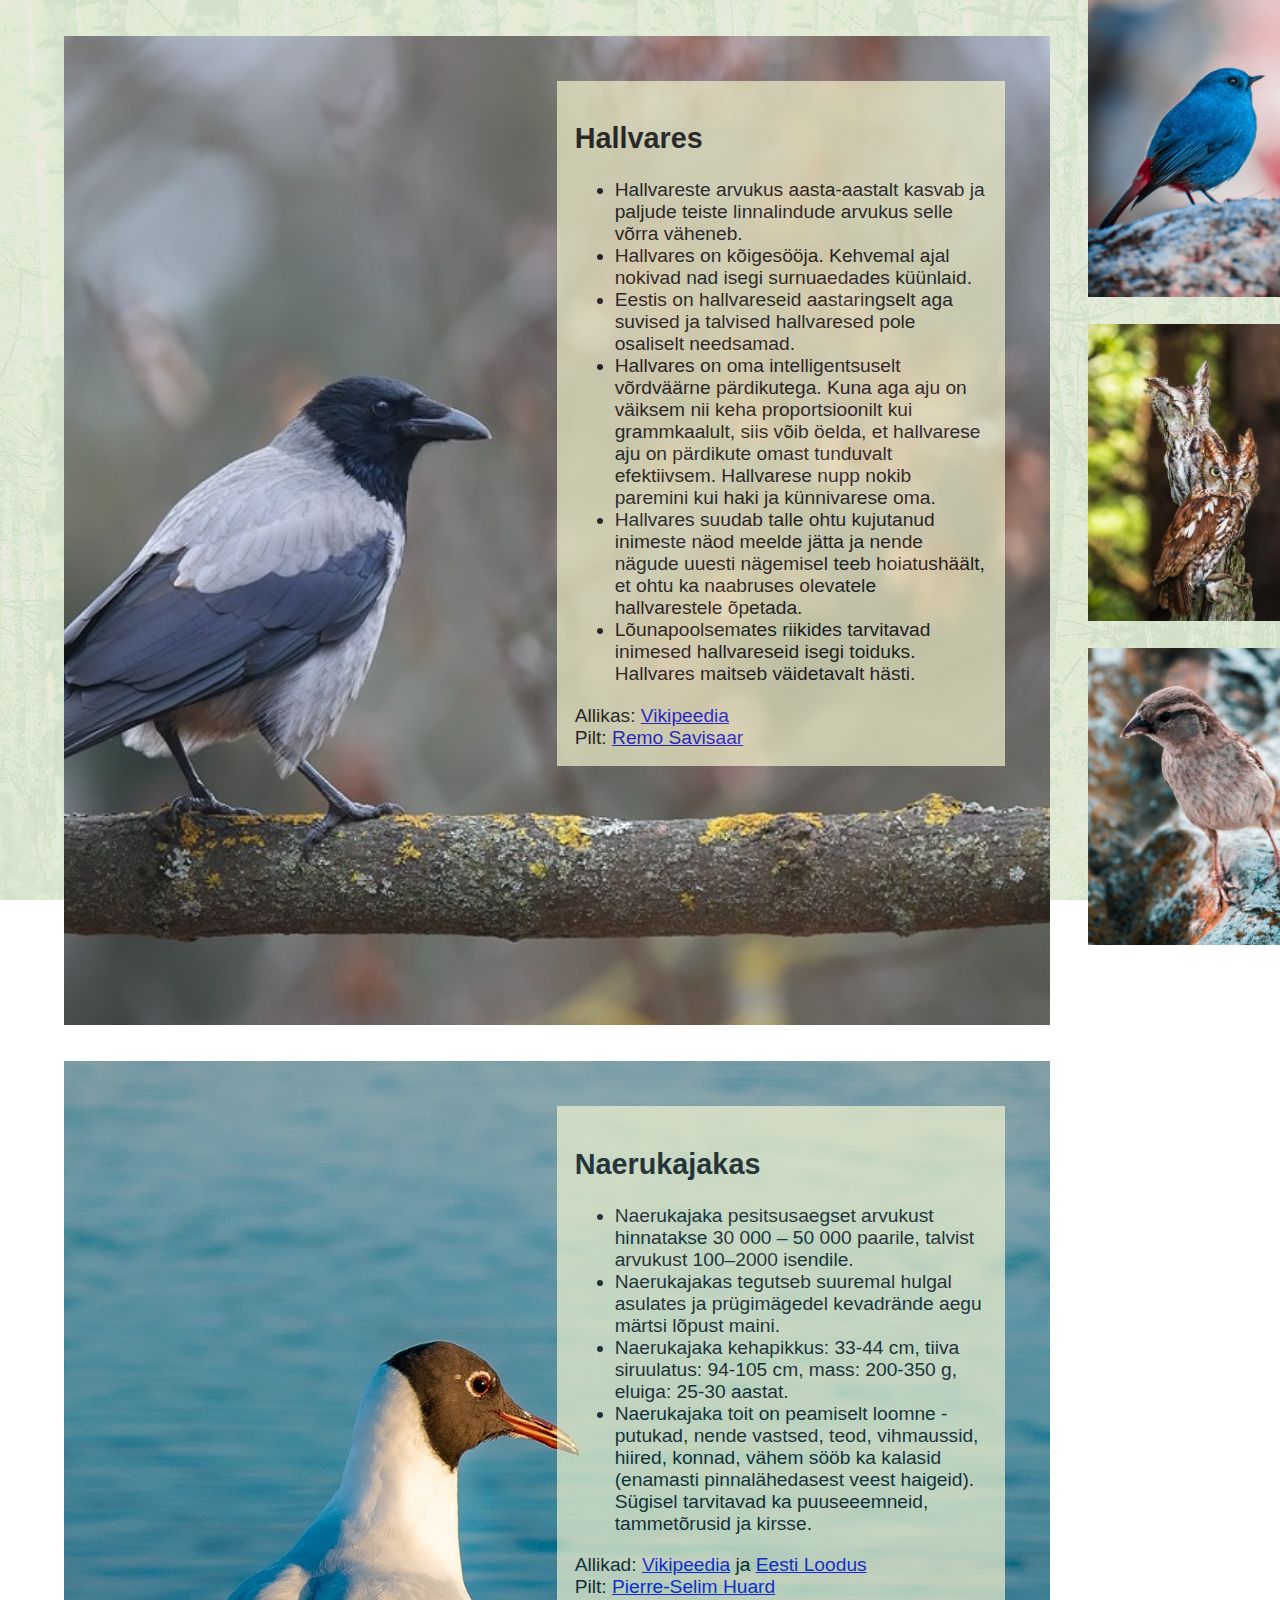
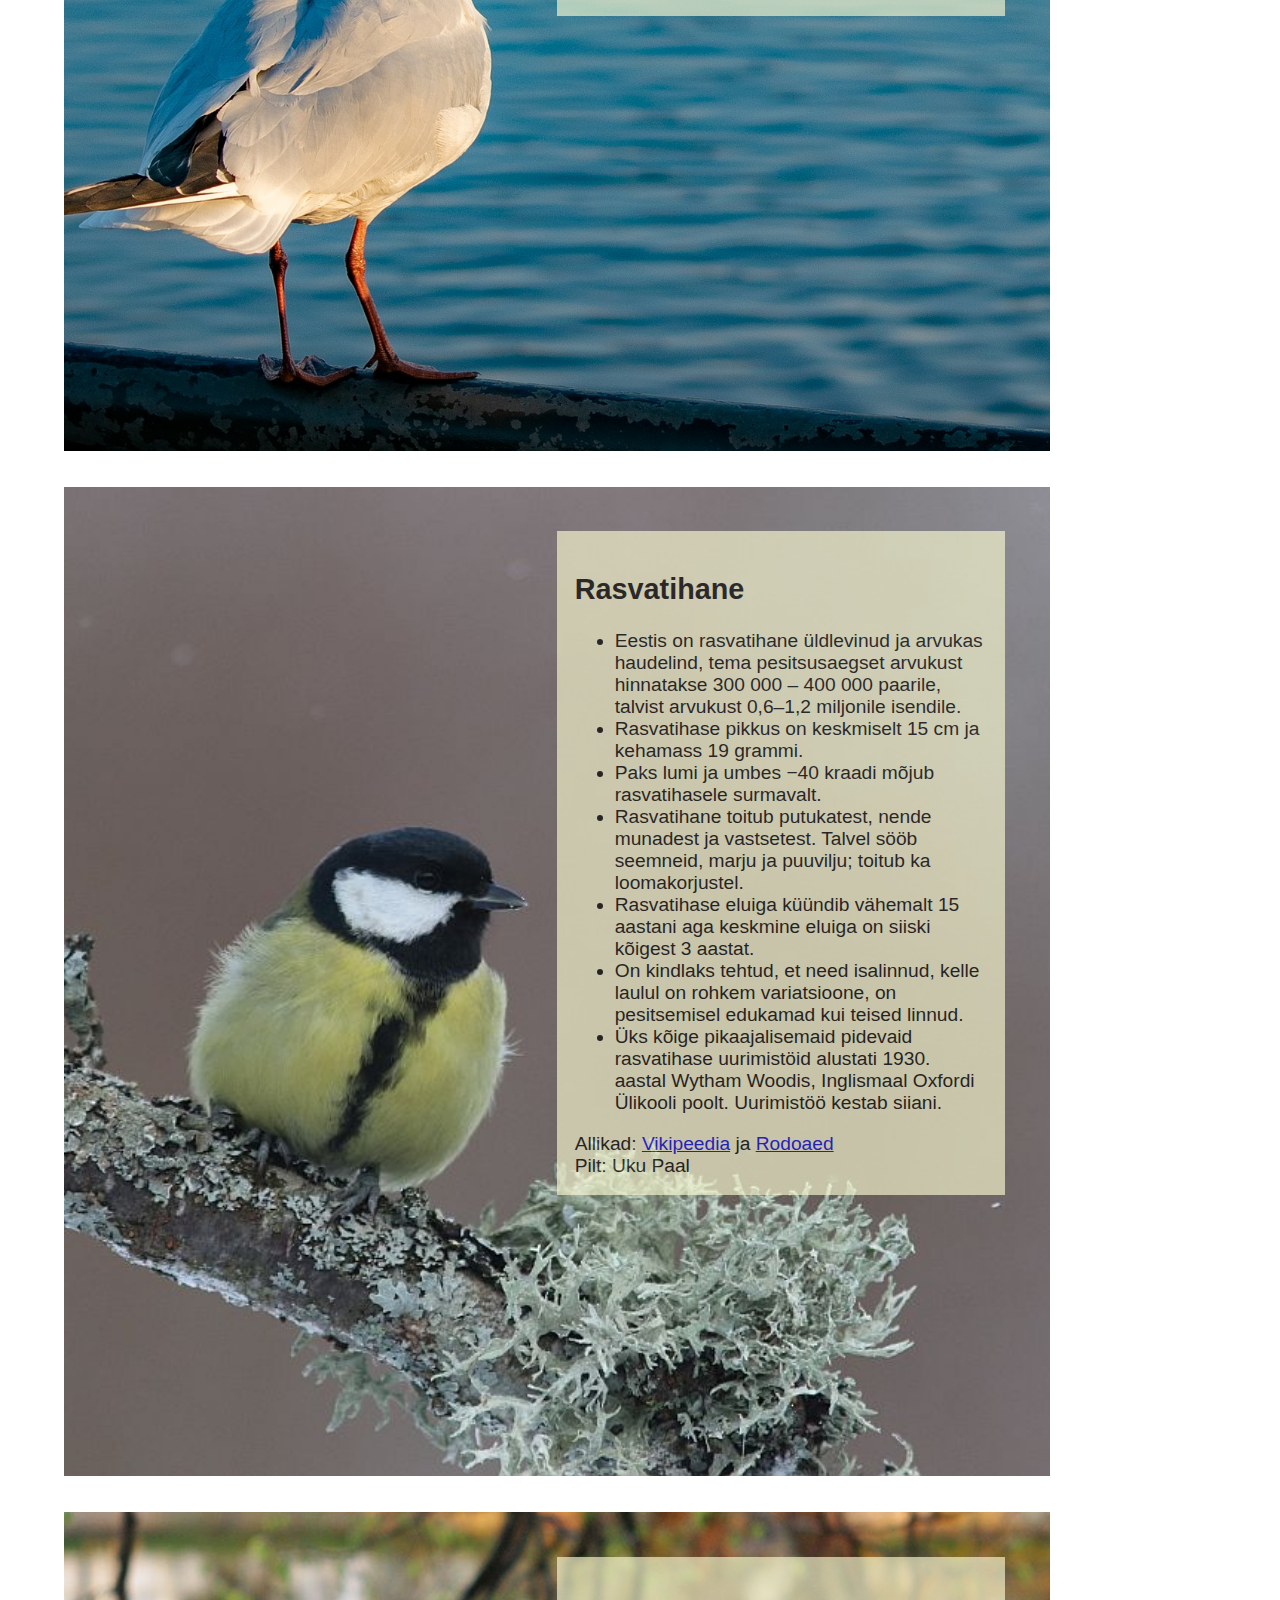
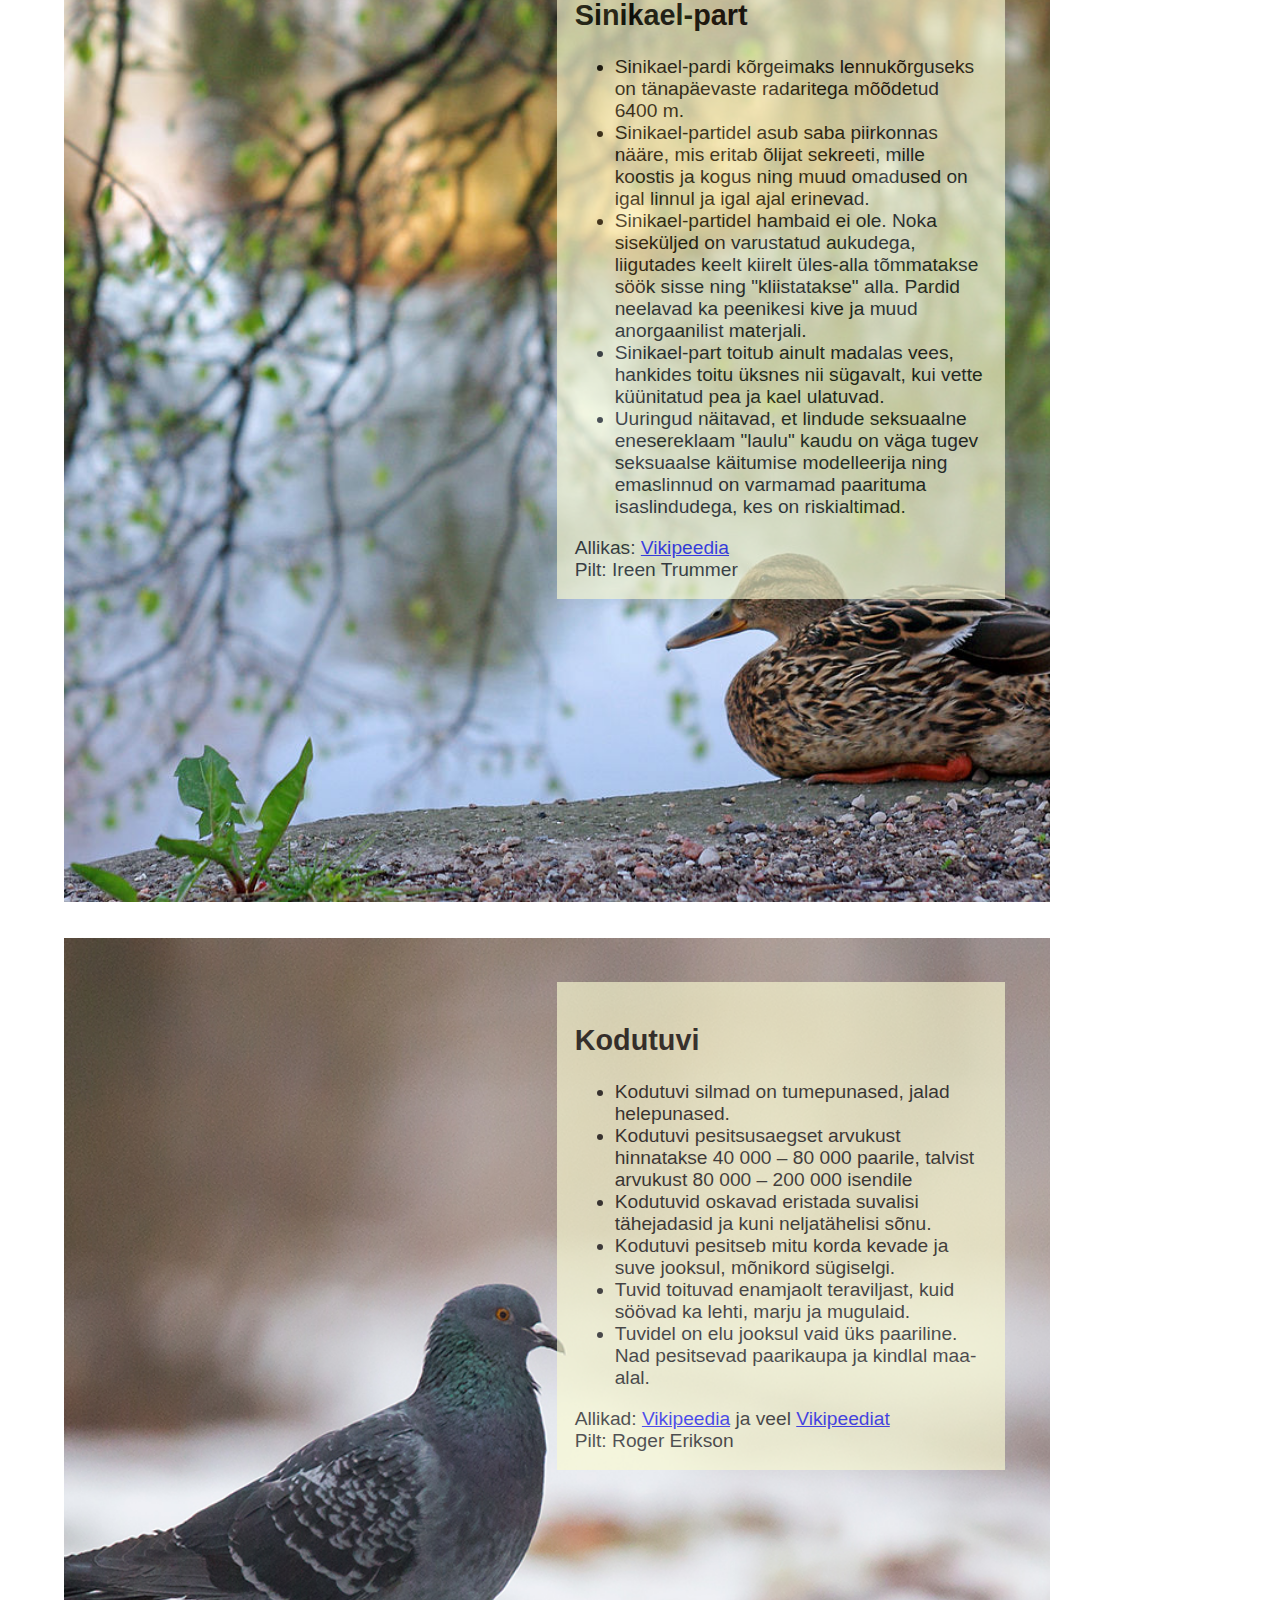
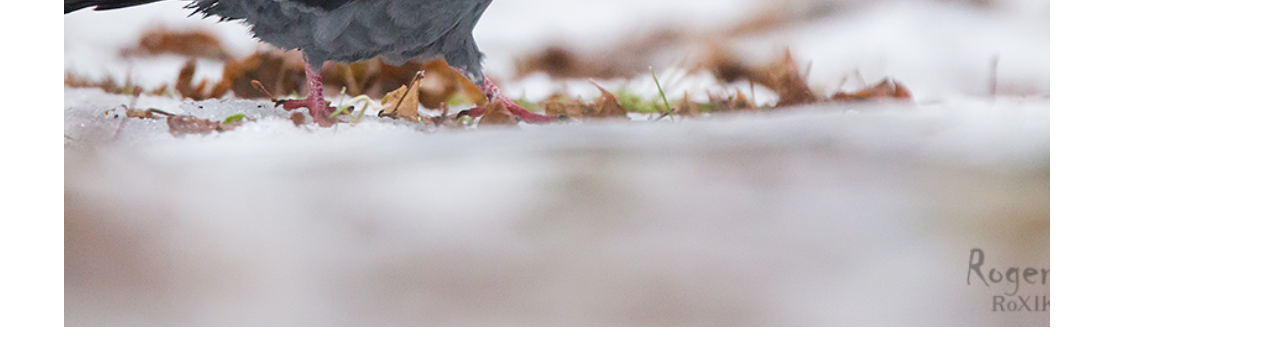
==== commit 4c3a6142: "info page information fix" ====
--- a/views/info.html
+++ b/views/info.html
@@ -52,7 +52,6 @@
                 <br>Pilt: <a href="https://commons.wikimedia.org/wiki/File:Annecy's_Lake_-_20111229_-_Larus_ridibundus_01.JPG" target="_blank">Pierre-Selim Huard</a>
                 </div>
             </div>
-        </div>
         <div class="birdie-pic" id="info3">
             <div class="text-background">
             <h2>Rasvatihane</h2>
@@ -67,7 +66,6 @@
                 </ul>
                 Allikad: <a href="https://et.wikipedia.org/wiki/Rasvatihane" target="_blank">Vikipeedia</a> ja <a href="https://rodoaed.ee/rasvatihane-10-ponevat-fakti-rasvatihase-kohta/" target="_blank">Rodoaed</a>
                 <br> Pilt: Uku Paal
-            </div>
             </div>
         </div>
         <div class="birdie-pic" id="info4">
@@ -104,7 +102,7 @@
             <br>Pilt: Roger Erikson
         </div>
     </div>
-
+    </div>
     <div id="menu"></div>
 </body>
 
--- a/assets/styles/info.css
+++ b/assets/styles/info.css
@@ -30,7 +30,7 @@
     }
 
 #info2 {
-    background: url("../images/naerukajakas_info_cut.jpg") no-repeat center center scroll/*fixed*/;
+    background: url("../images/naerukajakas_info.jpg") no-repeat center center scroll/*fixed*/;
     -webkit-background-size: cover;
     -moz-background-size: cover;
     -o-background-size: cover;
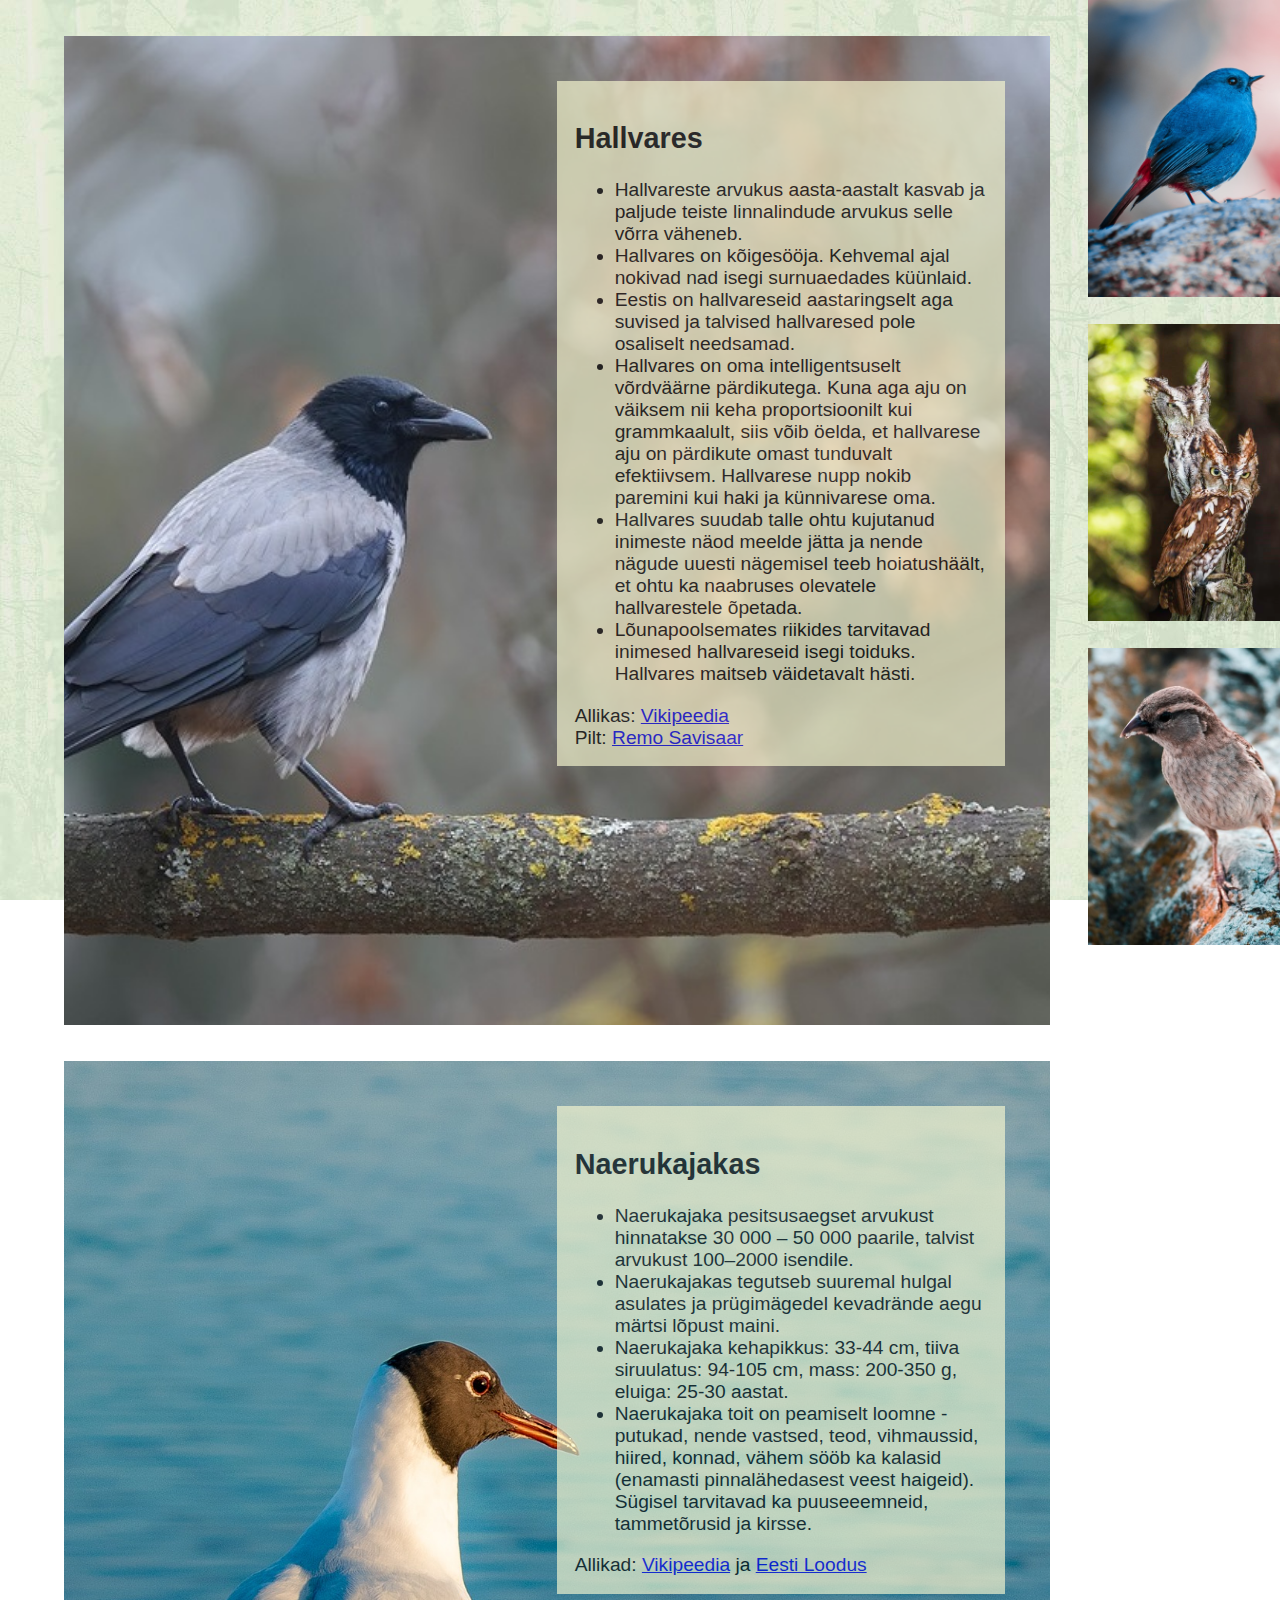
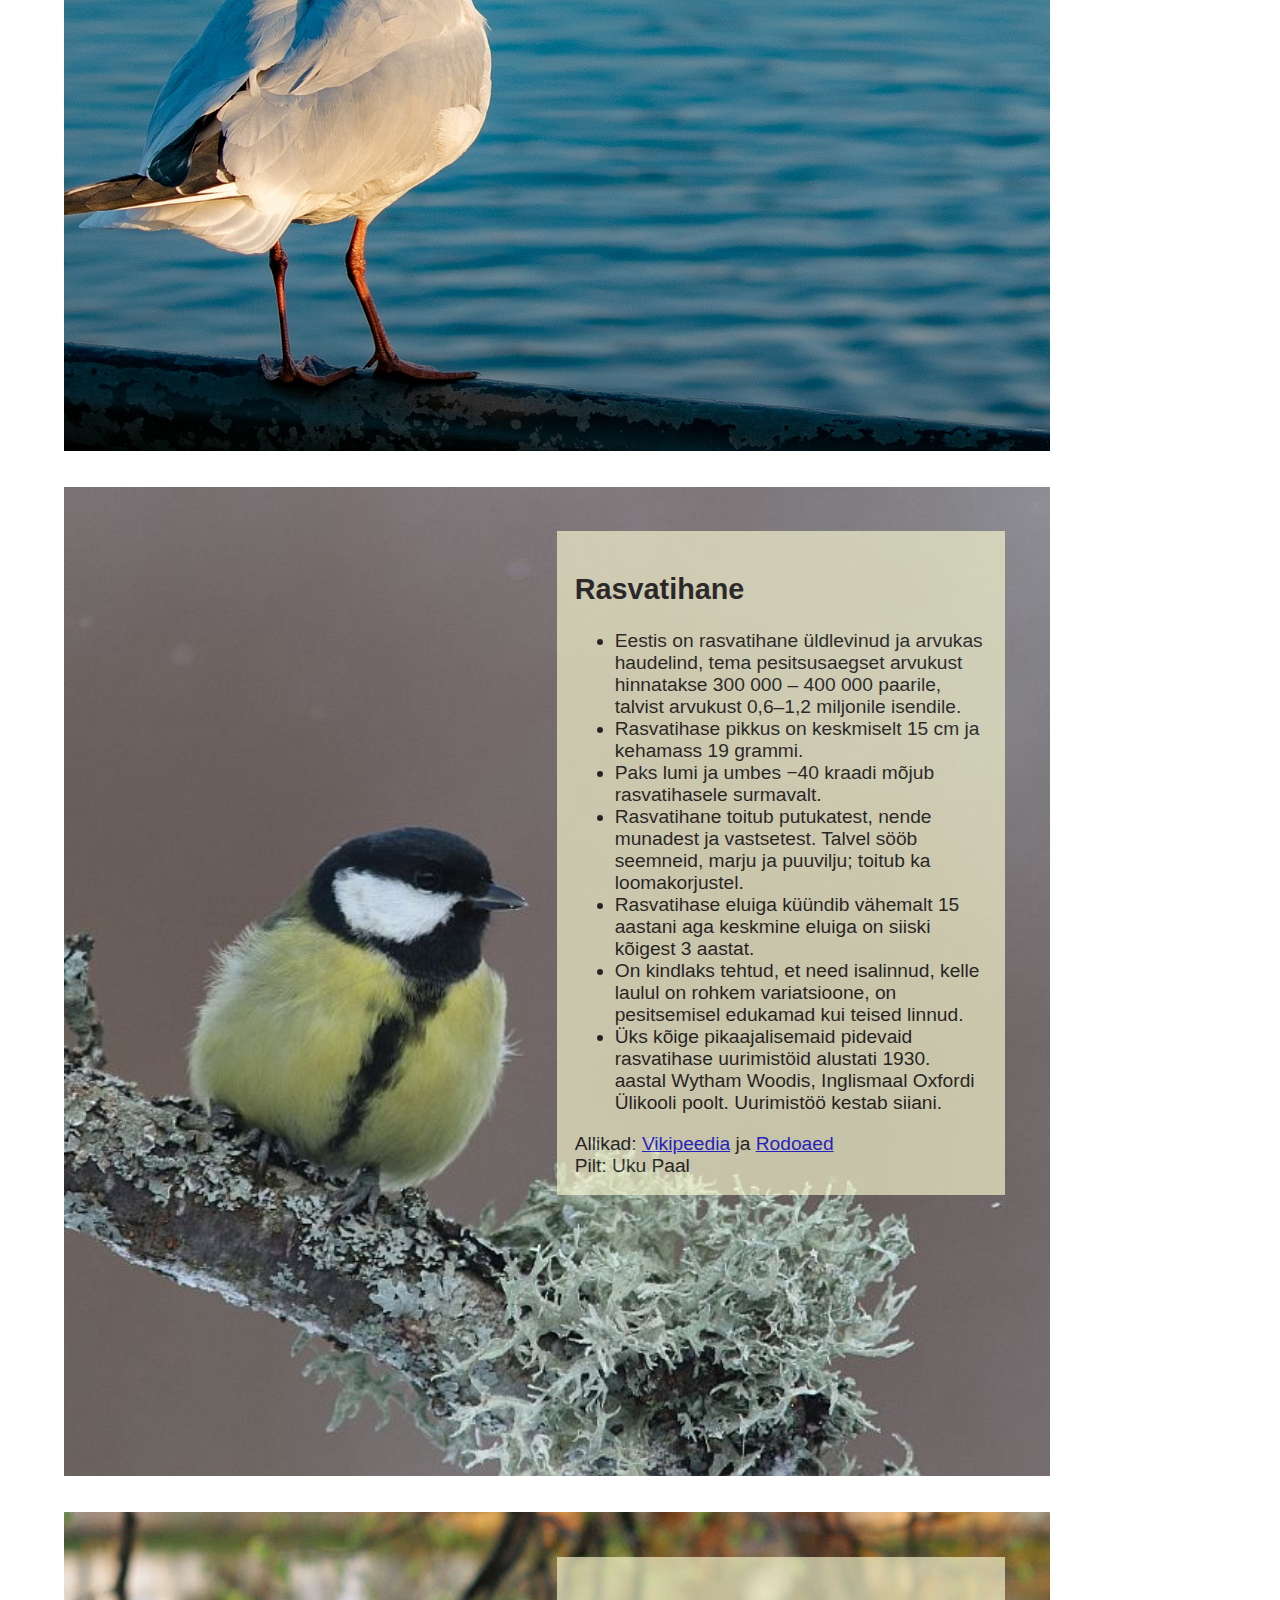
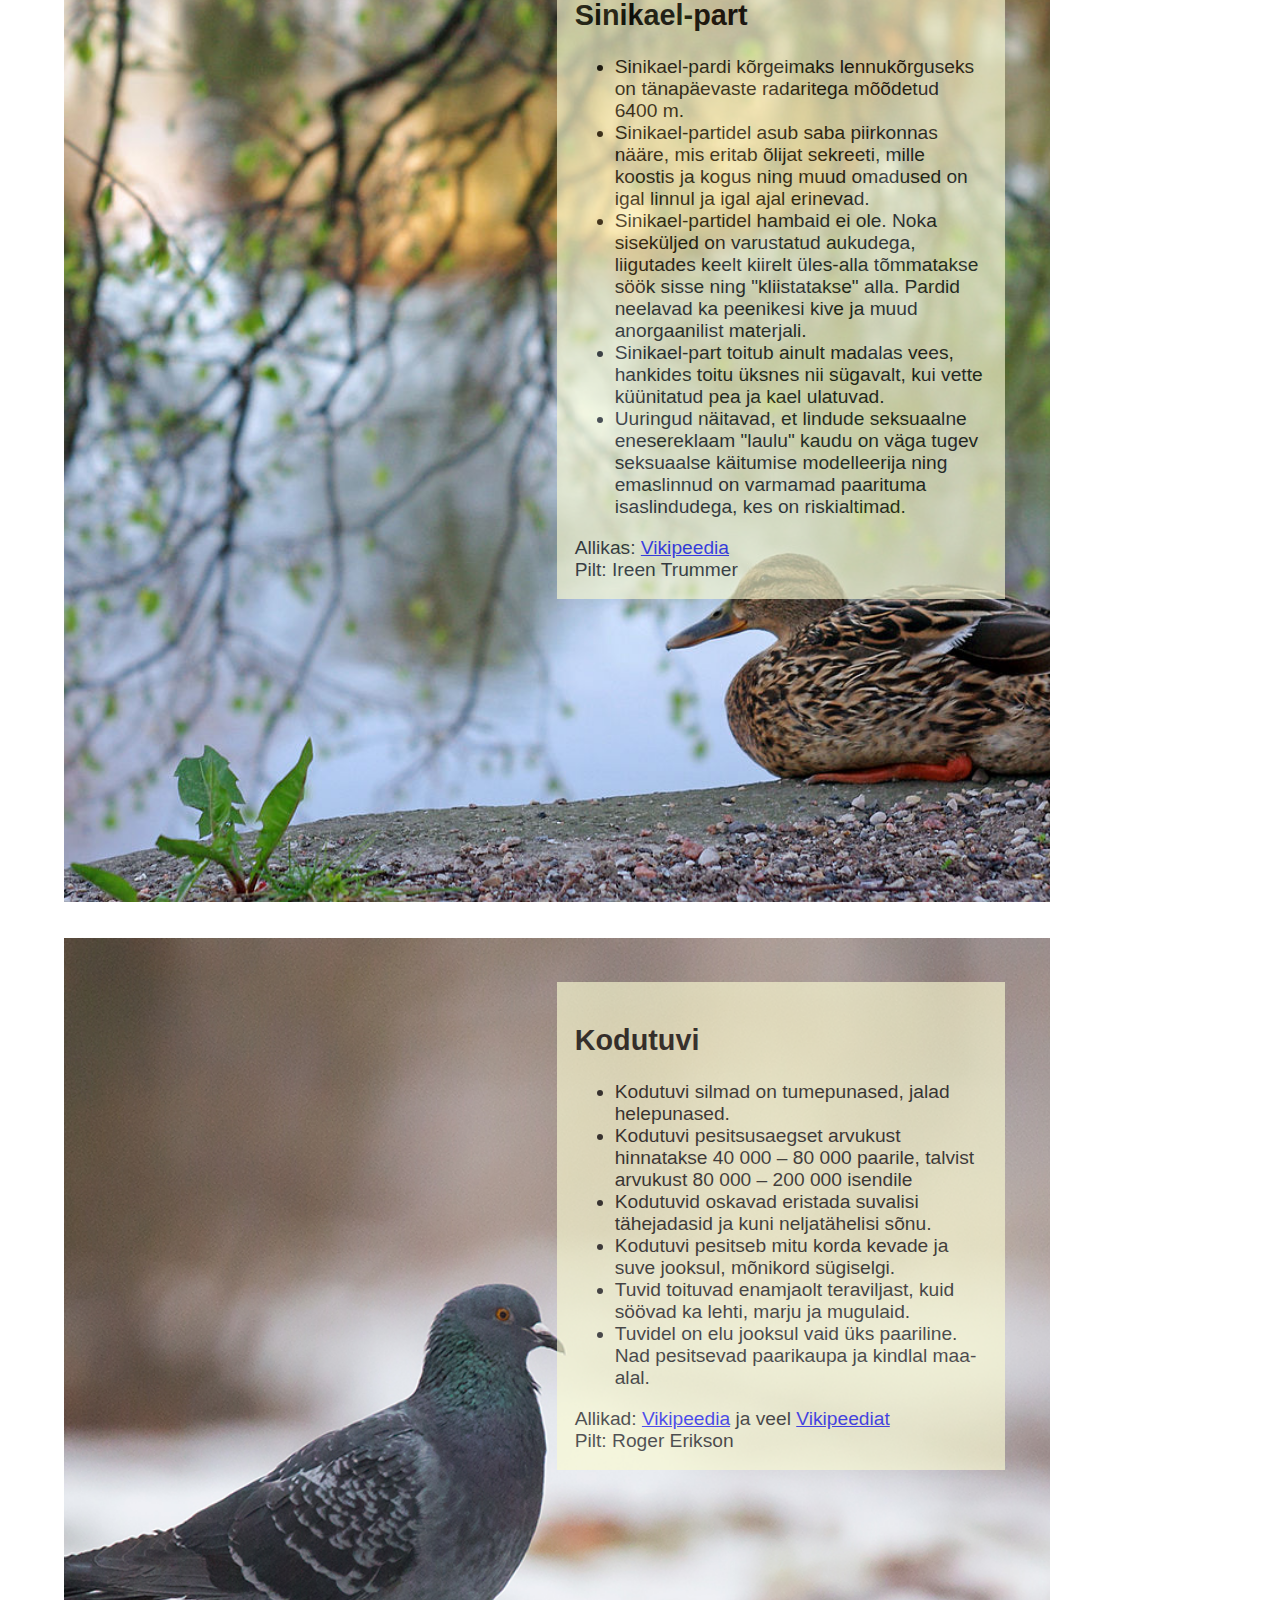
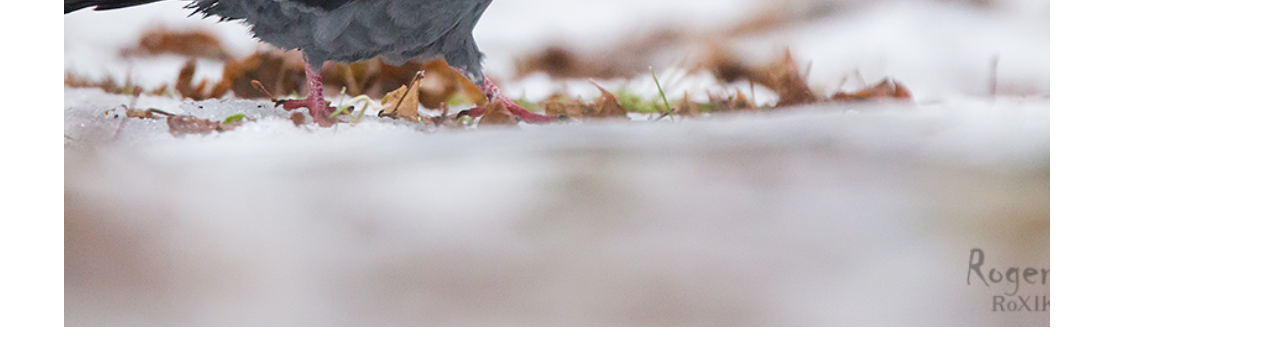
==== commit 6a91057f: "Removed wrong photo author" ====
--- a/views/info.html
+++ b/views/info.html
@@ -49,7 +49,6 @@
                 
                     Allikad: <a href="https://et.wikipedia.org/wiki/Naerukajakas" target="-blank">Vikipeedia</a>
                     ja <a href="http://vana.loodusajakiri.ee/eesti_loodus/index.php?artikkel=940" target="_blank">Eesti Loodus</a>
-                <br>Pilt: <a href="https://commons.wikimedia.org/wiki/File:Annecy's_Lake_-_20111229_-_Larus_ridibundus_01.JPG" target="_blank">Pierre-Selim Huard</a>
                 </div>
             </div>
         <div class="birdie-pic" id="info3">
